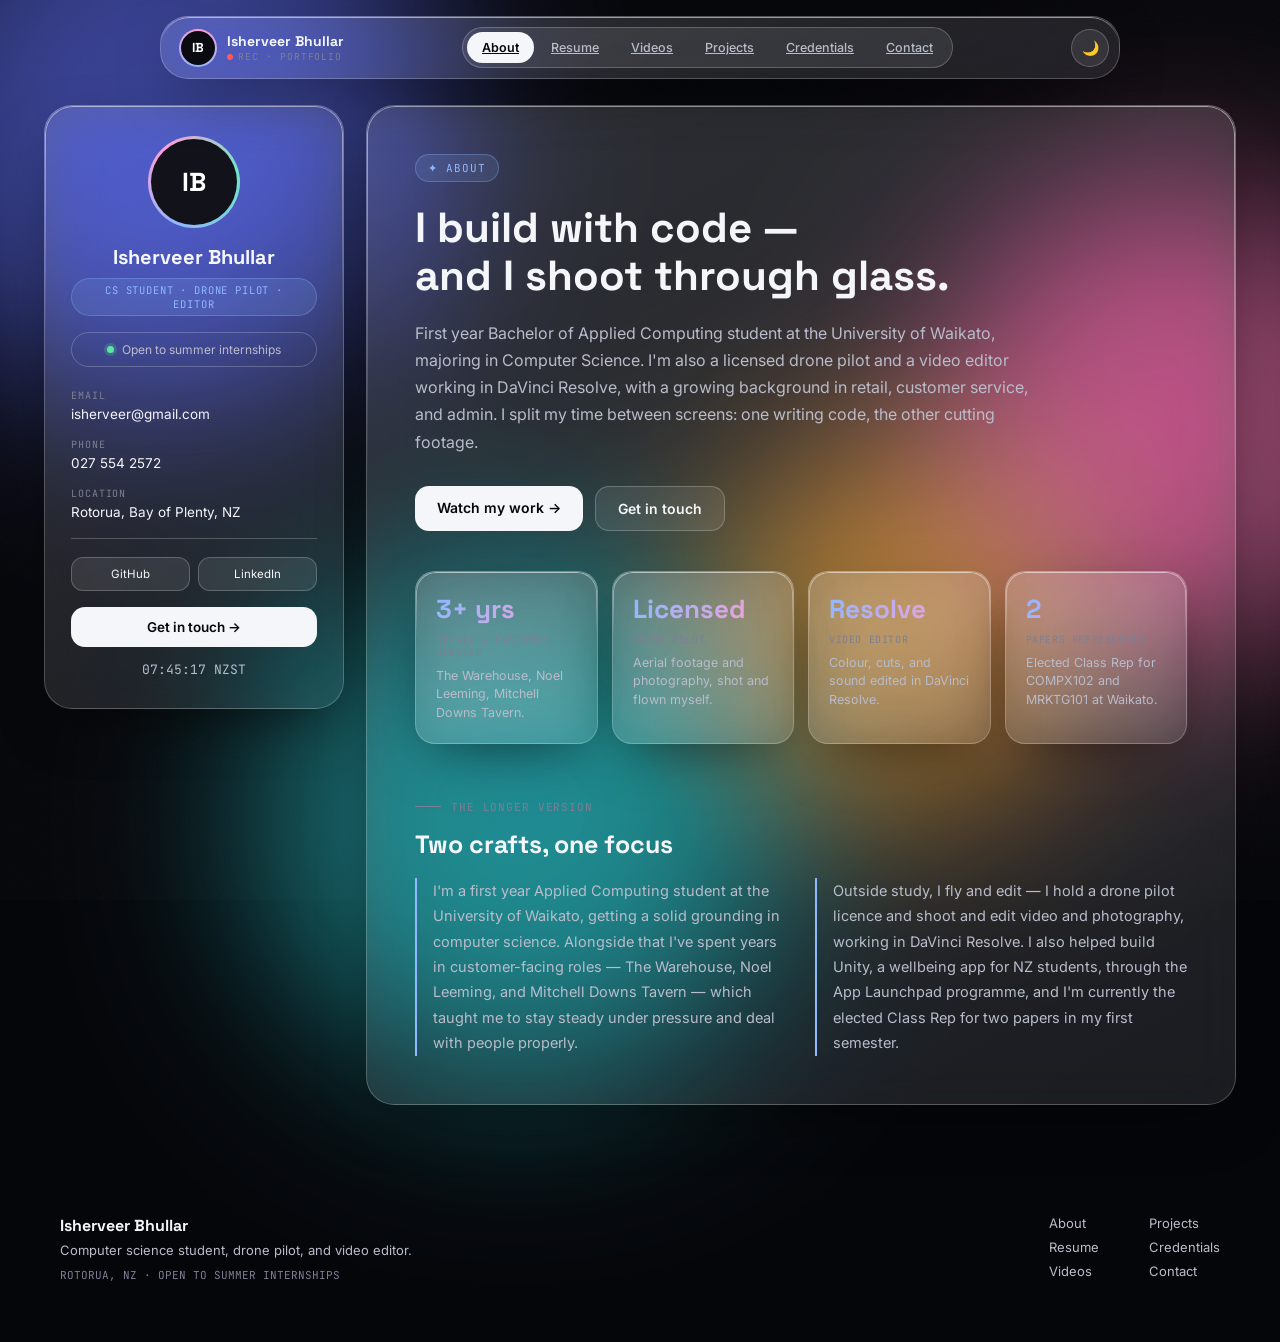
==== index.html @ f983dab1 "Initial commit: portfolio site" ====
<!DOCTYPE html>
<html lang="en">
<head>
<meta charset="UTF-8">
<meta name="viewport" content="width=device-width, initial-scale=1.0">
<title>Isherveer Bhullar — About</title>
<link rel="preconnect" href="https://fonts.googleapis.com">
<link rel="preconnect" href="https://fonts.gstatic.com" crossorigin>
<link href="https://fonts.googleapis.com/css2?family=Space+Grotesk:wght@500;600;700&family=Inter:wght@400;500;600&family=JetBrains+Mono:wght@400;500&display=swap" rel="stylesheet">
<link rel="stylesheet" href="style.css">
<script>try{if(localStorage.getItem('theme')==='light')document.documentElement.classList.add('light');}catch(e){}</script>
</head>
<body>

<div class="blob blob1"></div>
<div class="blob blob2"></div>
<div class="blob blob3"></div>
<div class="blob blob4"></div>
<div class="grain"></div>

<div class="topbar glass">
  <div class="brand">
    <div class="ring"><b>IB</b></div>
    <div>
      <div class="name">Isherveer Bhullar</div>
      <div class="rec"><span class="dot"></span>REC · PORTFOLIO</div>
    </div>
  </div>
  <div class="nav-pill" id="tabs">
    <a class="nav-btn active" href="index.html">About</a>
    <a class="nav-btn" href="resume.html">Resume</a>
    <a class="nav-btn" href="videos.html">Videos</a>
    <a class="nav-btn" href="projects.html">Projects</a>
    <a class="nav-btn" href="credentials.html">Credentials</a>
    <a class="nav-btn" href="contact.html">Contact</a>
  </div>
  <button class="icon-btn" id="themeToggle" onclick="toggleTheme()">🌙</button>
</div>

<div class="layout">
  <!-- SIDEBAR -->
  <aside class="sidebar glass">
    <div class="avatar-wrap"><div class="avatar"><img src="profile.jpg" alt="Isherveer Bhullar" onerror="this.style.display='none'; this.nextElementSibling.style.display='flex';"><b style="display:none;">IB</b></div></div>
    <h1>Isherveer Bhullar</h1>
    <span class="role-chip">CS STUDENT · DRONE PILOT · EDITOR</span>
    <div class="status"><span class="dot"></span> Open to summer internships</div>

    <div class="info"><div class="info-label">Email</div><div class="info-value">isherveer@gmail.com</div></div>
    <div class="info"><div class="info-label">Phone</div><div class="info-value">027 554 2572</div></div>
    <div class="info"><div class="info-label">Location</div><div class="info-value">Rotorua, Bay of Plenty, NZ</div></div>

    <hr class="sep">
    <div class="socials">
      <a class="social-btn" href="https://github.com/codemastervy" target="_blank" rel="noopener">GitHub</a>
      <a class="social-btn" href="https://www.linkedin.com/in/isherveer-bhullar-572016202/" target="_blank" rel="noopener">LinkedIn</a>
    </div>
    <a class="cta" href="mailto:isherveer@gmail.com">Get in touch →</a>
    <div class="clock" id="clock">--:--:--</div>
  </aside>

  <!-- MAIN -->
  <main>

    <section class="panel active" id="about">
      <div class="card glass">
        <span class="eyebrow">✦ ABOUT</span>
        <h2 class="headline">I build with code —<br>and I shoot through glass.</h2>
        <p class="lede">
          First year Bachelor of Applied Computing student at the University of Waikato, majoring in Computer Science.
          I'm also a licensed drone pilot and a video editor working in DaVinci Resolve, with a growing background in
          retail, customer service, and admin. I split my time between screens: one writing code, the other cutting footage.
        </p>
        <div class="btn-row">
          <a class="btn-p" href="videos.html">Watch my work →</a>
          <a class="btn-s" href="contact.html">Get in touch</a>
        </div>

        <div class="stat-grid">
          <div class="stat glass">
            <div class="num">3+ yrs</div>
            <div class="label">Retail & customer service</div>
            <div class="desc">The Warehouse, Noel Leeming, Mitchell Downs Tavern.</div>
          </div>
          <div class="stat glass">
            <div class="num">Licensed</div>
            <div class="label">Drone pilot</div>
            <div class="desc">Aerial footage and photography, shot and flown myself.</div>
          </div>
          <div class="stat glass">
            <div class="num">Resolve</div>
            <div class="label">Video editor</div>
            <div class="desc">Colour, cuts, and sound edited in DaVinci Resolve.</div>
          </div>
          <div class="stat glass">
            <div class="num">2</div>
            <div class="label">Papers represented</div>
            <div class="desc">Elected Class Rep for COMPX102 and MRKTG101 at Waikato.</div>
          </div>
        </div>

        <div class="section-tag"><span class="rule"></span> THE LONGER VERSION</div>
        <h3 class="sub">Two crafts, one focus</h3>
        <div class="two-col">
          <p>
            I'm a first year Applied Computing student at the University of Waikato, getting a solid grounding in
            computer science. Alongside that I've spent years in customer-facing roles — The Warehouse, Noel Leeming,
            and Mitchell Downs Tavern — which taught me to stay steady under pressure and deal with people properly.
          </p>
          <p>
            Outside study, I fly and edit — I hold a drone pilot licence and shoot and edit video and photography,
            working in DaVinci Resolve. I also helped build Unity, a wellbeing app for NZ students, through the App
            Launchpad programme, and I'm currently the elected Class Rep for two papers in my first semester.
          </p>
        </div>
      </div>
    </section>

  </main>
</div>

<footer>
  <div>
    <div class="fname">Isherveer Bhullar</div>
    <div>Computer science student, drone pilot, and video editor.</div>
    <div class="fnote">ROTORUA, NZ · OPEN TO SUMMER INTERNSHIPS</div>
  </div>
  <div style="display:flex; gap:50px; flex-wrap:wrap;">
    <div style="display:flex; flex-direction:column; gap:8px;">
      <a href="index.html">About</a>
      <a href="resume.html">Resume</a>
      <a href="videos.html">Videos</a>
    </div>
    <div style="display:flex; flex-direction:column; gap:8px;">
      <a href="projects.html">Projects</a>
      <a href="credentials.html">Credentials</a>
      <a href="contact.html">Contact</a>
    </div>
  </div>
</footer>

<script src="script.js"></script>
</body>
</html>
---- style.css ----
:root{
    --ink:#f5f6fa;
    --ink-dim:#b9bcca;
    --ink-faint:#7d8094;
    --accent:#8fb8ff;
    --accent2:#ff9ed4;
    --glass-fill:rgba(255,255,255,0.09);
    --glass-fill-strong:rgba(255,255,255,0.16);
    --glass-border:rgba(255,255,255,0.22);
    --shadow:0 20px 60px -20px rgba(0,0,0,0.6);
    --green:#5be6a3;
  }
  html.light{
    --ink:#12131a;
    --ink-dim:#3f4152;
    --ink-faint:#6b6d80;
    --glass-fill:rgba(255,255,255,0.42);
    --glass-fill-strong:rgba(255,255,255,0.62);
    --glass-border:rgba(255,255,255,0.7);
    --shadow:0 20px 60px -20px rgba(30,30,60,0.25);
  }
  *{box-sizing:border-box; margin:0; padding:0;}
  html,body{height:100%;}
  body{
    font-family:'Inter',sans-serif; color:var(--ink);
    background:#05060a; overflow-x:hidden; position:relative; min-height:100vh;
  }
  html.light body{background:#dbe4f5;}
  .display{font-family:'Space Grotesk',sans-serif;}
  .mono{font-family:'JetBrains Mono',monospace;}

  /* animated gradient backdrop */
  .blob{position:fixed; border-radius:50%; filter:blur(90px); z-index:0; opacity:.55; mix-blend-mode:screen;}
  html.light .blob{opacity:.35; mix-blend-mode:normal;}
  .blob1{width:560px; height:560px; background:#5b6bff; top:-160px; left:-120px; animation:float1 22s ease-in-out infinite;}
  .blob2{width:480px; height:480px; background:#ff6fb0; top:20%; right:-140px; animation:float2 26s ease-in-out infinite;}
  .blob3{width:520px; height:520px; background:#20c4c8; bottom:-180px; left:20%; animation:float3 30s ease-in-out infinite;}
  .blob4{width:380px; height:380px; background:#ffb648; bottom:10%; right:15%; animation:float1 18s ease-in-out infinite reverse;}
  @keyframes float1{0%,100%{transform:translate(0,0) scale(1);} 50%{transform:translate(60px,40px) scale(1.08);}}
  @keyframes float2{0%,100%{transform:translate(0,0) scale(1);} 50%{transform:translate(-50px,60px) scale(0.95);}}
  @keyframes float3{0%,100%{transform:translate(0,0) scale(1);} 50%{transform:translate(40px,-50px) scale(1.05);}}

  .grain{position:fixed; inset:0; z-index:1; pointer-events:none; opacity:.035;
    background-image:url("data:image/svg+xml,%3Csvg xmlns='http://www.w3.org/2000/svg' width='120' height='120'%3E%3Cfilter id='n'%3E%3CfeTurbulence type='fractalNoise' baseFrequency='0.9' numOctaves='2' stitchTiles='stitch'/%3E%3C/filter%3E%3Crect width='100%25' height='100%25' filter='url(%23n)'/%3E%3C/svg%3E");}

  /* glass base */
  .glass{
    position:relative; background:linear-gradient(150deg, var(--glass-fill-strong), var(--glass-fill));
    backdrop-filter:blur(26px) saturate(160%); -webkit-backdrop-filter:blur(26px) saturate(160%);
    border:1px solid var(--glass-border); border-radius:28px; box-shadow:var(--shadow);
  }
  .glass::before{
    content:""; position:absolute; inset:0; border-radius:inherit; pointer-events:none;
    background:linear-gradient(180deg, rgba(255,255,255,0.55), rgba(255,255,255,0) 38%);
    -webkit-mask:linear-gradient(#000,#000) content-box, linear-gradient(#000,#000);
    padding:1px; -webkit-mask-composite:xor; mask-composite:exclude;
  }

  /* topbar */
  .topbar{
    position:sticky; top:16px; z-index:50; margin:16px auto 0; max-width:960px;
    display:flex; align-items:center; justify-content:space-between; gap:14px;
    padding:10px 10px 10px 18px; flex-wrap:wrap;
  }
  .brand{display:flex; align-items:center; gap:10px;}
  .brand .ring{
    width:38px; height:38px; border-radius:50%; display:flex; align-items:center; justify-content:center;
    background:conic-gradient(from 180deg, var(--accent), var(--accent2), var(--accent));
    padding:2px;
  }
  .brand .ring b{width:100%; height:100%; border-radius:50%; background:#0a0b10; color:#fff; display:flex; align-items:center; justify-content:center; font-family:'Space Grotesk',sans-serif; font-size:13px; font-weight:700;}
  .brand .name{font-family:'Space Grotesk',sans-serif; font-weight:700; font-size:14px;}
  .rec{display:flex; align-items:center; gap:5px; font-family:'JetBrains Mono',monospace; font-size:9.5px; letter-spacing:.1em; color:var(--ink-faint);}
  .rec .dot{width:6px; height:6px; border-radius:50%; background:#ff5a5a; animation:pulse 1.6s ease-in-out infinite;}
  @keyframes pulse{0%,100%{opacity:1;} 50%{opacity:.25;}}

  .nav-pill{display:flex; gap:2px; background:var(--glass-fill); border:1px solid var(--glass-border); border-radius:999px; padding:4px;}
  .nav-btn{border:none; background:transparent; color:var(--ink-dim); padding:8px 15px; border-radius:999px; font-size:12.5px; font-weight:500; cursor:pointer; font-family:'Inter',sans-serif; white-space:nowrap;}
  .nav-btn.active{background:var(--ink); color:#05060a; font-weight:600;}
  html.light .nav-btn.active{background:#12131a; color:#fff;}
  .nav-btn:not(.active):hover{color:var(--ink);}

  .icon-btn{width:38px; height:38px; border-radius:50%; border:1px solid var(--glass-border); background:var(--glass-fill); color:var(--ink); display:flex; align-items:center; justify-content:center; cursor:pointer; font-size:14px;}

  /* layout */
  .layout{position:relative; z-index:5; display:grid; grid-template-columns:300px 1fr; gap:22px; max-width:1240px; margin:0 auto; padding:26px 24px 80px; align-items:start;}
  @media (max-width:900px){ .layout{grid-template-columns:1fr;} }

  .sidebar{position:sticky; top:96px; padding:30px 26px;}
  .avatar-wrap{display:flex; justify-content:center; margin-bottom:16px;}
  .avatar{
    width:92px; height:92px; border-radius:50%; padding:3px;
    background:conic-gradient(from 200deg, var(--accent), var(--accent2), #6ee7c8, var(--accent));
  }
  .avatar b{width:100%; height:100%; border-radius:50%; background:#11121a; display:flex; align-items:center; justify-content:center; font-family:'Space Grotesk',sans-serif; font-weight:700; font-size:26px; color:#fff;}
  .avatar img{width:100%; height:100%; border-radius:50%; object-fit:cover; display:block;}
  .sidebar h1{text-align:center; font-family:'Space Grotesk',sans-serif; font-size:20px; font-weight:700;}
  .role-chip{display:block; text-align:center; width:fit-content; margin:8px auto 16px; font-family:'JetBrains Mono',monospace; font-size:10.5px; letter-spacing:.08em; color:var(--accent); background:rgba(143,184,255,0.14); border:1px solid rgba(143,184,255,0.3); padding:4px 10px; border-radius:999px;}
  .status{display:flex; align-items:center; justify-content:center; gap:8px; font-size:12px; color:var(--ink-dim); border:1px solid var(--glass-border); border-radius:999px; padding:9px; margin-bottom:22px;}
  .status .dot{width:7px;height:7px;border-radius:50%; background:var(--green); box-shadow:0 0 0 3px rgba(91,230,163,0.2);}

  .info{margin-bottom:16px;}
  .info-label{font-family:'JetBrains Mono',monospace; font-size:10px; letter-spacing:.09em; text-transform:uppercase; color:var(--ink-faint); margin-bottom:4px;}
  .info-value{font-size:13.5px;}
  hr.sep{border:none; border-top:1px solid var(--glass-border); margin:18px 0;}

  .socials{display:flex; gap:8px; margin-bottom:16px;}
  .social-btn{flex:1; text-align:center; padding:9px 0; border-radius:12px; border:1px solid var(--glass-border); background:var(--glass-fill); color:var(--ink); font-size:11.5px; text-decoration:none;}
  .social-btn:hover{background:var(--glass-fill-strong);}
  .cta{display:block; text-align:center; padding:12px; border-radius:14px; background:var(--ink); color:#05060a; font-weight:600; font-size:13.5px; text-decoration:none;}
  html.light .cta{background:#12131a; color:#fff;}
  .clock{text-align:center; font-family:'JetBrains Mono',monospace; font-size:13px; color:var(--ink-dim); margin-top:14px;}

  /* main */
  .panel{display:none;}
  .panel.active{display:block; animation:rise .35s ease;}
  @keyframes rise{from{opacity:0; transform:translateY(10px);} to{opacity:1; transform:translateY(0);}}
  .card{padding:48px;}
  @media (max-width:600px){ .card{padding:26px;} }
  .eyebrow{display:inline-flex; align-items:center; gap:7px; font-family:'JetBrains Mono',monospace; font-size:11px; letter-spacing:.09em; color:var(--accent); background:rgba(143,184,255,0.13); border:1px solid rgba(143,184,255,0.3); padding:6px 12px; border-radius:999px; margin-bottom:22px;}
  h2.headline{font-family:'Space Grotesk',sans-serif; font-size:42px; line-height:1.14; font-weight:700; margin-bottom:20px;}
  @media (max-width:600px){ h2.headline{font-size:29px;} }
  .lede{font-size:16px; line-height:1.7; color:var(--ink-dim); max-width:620px; margin-bottom:30px;}
  .btn-row{display:flex; gap:12px; flex-wrap:wrap; margin-bottom:40px;}
  .btn-p{background:var(--ink); color:#05060a; padding:13px 22px; border-radius:14px; font-weight:600; font-size:14px; text-decoration:none;}
  html.light .btn-p{background:#12131a; color:#fff;}
  .btn-s{border:1px solid var(--glass-border); background:var(--glass-fill); color:var(--ink); padding:13px 22px; border-radius:14px; font-weight:600; font-size:14px; text-decoration:none;}

  .stat-grid{display:grid; grid-template-columns:repeat(4,1fr); gap:14px; margin-bottom:10px;}
  @media (max-width:800px){ .stat-grid{grid-template-columns:repeat(2,1fr);} }
  .stat{padding:20px; border-radius:20px;}
  .stat .num{font-family:'Space Grotesk',sans-serif; font-size:26px; font-weight:700; background:linear-gradient(120deg,var(--accent),var(--accent2)); -webkit-background-clip:text; background-clip:text; color:transparent;}
  .stat .label{font-family:'JetBrains Mono',monospace; font-size:10px; letter-spacing:.06em; text-transform:uppercase; color:var(--ink-faint); margin:7px 0 8px;}
  .stat .desc{font-size:12.5px; color:var(--ink-dim); line-height:1.5;}

  .section-tag{display:flex; align-items:center; gap:10px; font-family:'JetBrains Mono',monospace; font-size:11px; letter-spacing:.08em; text-transform:uppercase; color:var(--ink-faint); margin:56px 0 14px;}
  .section-tag .rule{width:26px; height:1px; background:var(--ink-faint);}
  h3.sub{font-family:'Space Grotesk',sans-serif; font-size:25px; font-weight:700; margin-bottom:18px;}
  .two-col{display:grid; grid-template-columns:1fr 1fr; gap:28px;}
  @media (max-width:700px){ .two-col{grid-template-columns:1fr;} }
  .two-col p{font-size:14.5px; line-height:1.75; color:var(--ink-dim); border-left:2px solid var(--accent); padding-left:16px;}

  /* timeline */
  .t-item{border-bottom:1px solid var(--glass-border); padding:18px 0;}
  .t-item:last-child{border-bottom:none;}
  .t-top{display:flex; justify-content:space-between; gap:12px; flex-wrap:wrap; margin-bottom:6px;}
  .t-role{font-weight:600; font-size:15.5px;}
  .t-org{color:var(--ink-dim); font-size:13px; margin-top:2px;}
  .t-date{font-family:'JetBrains Mono',monospace; font-size:11px; color:var(--accent); background:rgba(143,184,255,0.13); padding:4px 10px; border-radius:999px; white-space:nowrap; height:fit-content;}
  .t-desc{font-size:13.5px; color:var(--ink-dim); line-height:1.6; margin-top:4px;}
  .chip-row{display:flex; gap:8px; flex-wrap:wrap; margin-top:10px;}
  .chip{font-family:'JetBrains Mono',monospace; font-size:11px; padding:4px 10px; border-radius:999px; border:1px solid var(--glass-border); color:var(--ink-dim);}

  .check-list{display:flex; flex-direction:column; gap:14px;}
  .check-item{display:flex; justify-content:space-between; gap:14px; padding-bottom:14px; border-bottom:1px solid var(--glass-border);}
  .check-item:last-child{border:none; padding-bottom:0;}
  .check-left{display:flex; gap:10px;}
  .check-mark{color:var(--green); font-size:15px;}
  .check-title{font-weight:600; font-size:14.5px;}
  .check-sub{font-size:12.5px; color:var(--ink-dim); margin-top:2px;}
  .check-years{font-family:'JetBrains Mono',monospace; font-size:12px; color:var(--ink-faint); white-space:nowrap;}

  .tag-cloud{display:flex; flex-wrap:wrap; gap:10px;}
  .tag-cloud span{font-family:'JetBrains Mono',monospace; font-size:12.5px; padding:8px 14px; border-radius:12px; background:var(--glass-fill); border:1px solid var(--glass-border); color:var(--ink-dim);}

  .lang-row{margin-bottom:16px;}
  .lang-top{display:flex; justify-content:space-between; font-size:13.5px; margin-bottom:6px;}
  .bar-track{height:5px; border-radius:99px; background:var(--glass-fill);}
  .bar-fill{height:100%; background:linear-gradient(90deg,var(--accent),var(--accent2)); border-radius:99px;}

  .grid-2{display:grid; grid-template-columns:1fr 1fr; gap:20px;}
  @media (max-width:700px){ .grid-2{grid-template-columns:1fr;} }
  .box{background:var(--glass-fill); border:1px solid var(--glass-border); border-radius:18px; padding:24px;}
  .box h4{font-size:16px; font-weight:700; margin-bottom:14px;}

  /* video showcase */
  .video-grid{display:grid; grid-template-columns:repeat(2,1fr); gap:18px;}
  @media (max-width:700px){ .video-grid{grid-template-columns:1fr;} }
  .v-card{border-radius:18px; overflow:hidden; border:1px solid var(--glass-border); background:var(--glass-fill);}
  .v-embed{position:relative; width:100%; aspect-ratio:16/9; background:#000;}
  .v-embed iframe{position:absolute; inset:0; width:100%; height:100%; border:0;}
  .v-body{padding:14px 16px 16px;}
  .v-title{font-weight:600; font-size:13.5px; margin-bottom:4px;}
  .v-tool{font-family:'JetBrains Mono',monospace; font-size:10.5px; color:var(--ink-faint);}

  /* projects */
  .filter-row{display:flex; gap:8px; flex-wrap:wrap; margin-bottom:30px;}
  .filter-btn{border:1px solid var(--glass-border); background:var(--glass-fill); color:var(--ink-dim); padding:7px 14px; border-radius:999px; font-size:12.5px; cursor:pointer; font-family:'Inter',sans-serif;}
  .filter-btn.active{background:var(--ink); color:#05060a; font-weight:600;}
  html.light .filter-btn.active{background:#12131a; color:#fff;}
  .project-grid{display:grid; grid-template-columns:1fr 1fr; gap:20px;}
  @media (max-width:700px){ .project-grid{grid-template-columns:1fr;} }
  .project-card{background:var(--glass-fill); border:1px solid var(--glass-border); border-radius:18px; padding:24px;}
  .project-thumb{height:100px; border-radius:12px; margin-bottom:18px; background:linear-gradient(135deg, rgba(143,184,255,0.4), rgba(255,158,212,0.3)); border:1px solid var(--glass-border);}
  .badge-row{display:flex; gap:8px; margin-bottom:14px;}
  .badge{font-family:'JetBrains Mono',monospace; font-size:10px; letter-spacing:.05em; text-transform:uppercase; padding:4px 9px; border-radius:999px;}
  .b-active{background:rgba(91,230,163,0.15); color:var(--green); border:1px solid rgba(91,230,163,0.3);}
  .b-cat{background:rgba(143,184,255,0.15); color:var(--accent); border:1px solid rgba(143,184,255,0.3);}
  .b-pending{background:var(--glass-fill); color:var(--ink-faint); border:1px solid var(--glass-border);}
  .project-card h4{font-size:16.5px; font-weight:700; margin-bottom:4px;}
  .project-date{font-family:'JetBrains Mono',monospace; font-size:11px; color:var(--ink-faint); margin-bottom:12px;}
  .project-card p{font-size:13.5px; color:var(--ink-dim); line-height:1.6; margin-bottom:14px;}
  .repo-link{font-family:'JetBrains Mono',monospace; font-size:12px; color:var(--accent); text-decoration:none;}
  .repo-link:hover{text-decoration:underline;}

  /* credentials */
  .cred-item{display:flex; justify-content:space-between; gap:14px; padding:18px 0; border-bottom:1px solid var(--glass-border);}
  .cred-item:last-child{border:none;}
  .cred-title{font-weight:600; font-size:15px;}
  .cred-org{font-size:12.5px; color:var(--ink-dim); margin-top:2px;}
  .cred-date{font-family:'JetBrains Mono',monospace; font-size:11px; color:var(--ink-faint); white-space:nowrap;}

  /* contact */
  .contact-cards{display:grid; grid-template-columns:1fr 1fr; gap:14px;}
  @media (max-width:600px){ .contact-cards{grid-template-columns:1fr;} }
  .contact-card{background:var(--glass-fill); border:1px solid var(--glass-border); border-radius:16px; padding:18px;}
  .contact-card .main{font-weight:600; font-size:14.5px;}
  .contact-card .sub{font-size:12px; color:var(--ink-faint); margin-top:3px;}

  footer{position:relative; z-index:5; max-width:1240px; margin:0 auto; padding:30px 40px 60px; display:flex; justify-content:space-between; flex-wrap:wrap; gap:20px; color:var(--ink-dim); font-size:13px;}
  footer .fname{color:var(--ink); font-weight:700; font-size:16px; margin-bottom:6px; font-family:'Space Grotesk',sans-serif;}
  footer .fnote{font-family:'JetBrains Mono',monospace; font-size:11px; color:var(--ink-faint); margin-top:10px;}
  footer a{color:var(--ink-dim); text-decoration:none;}
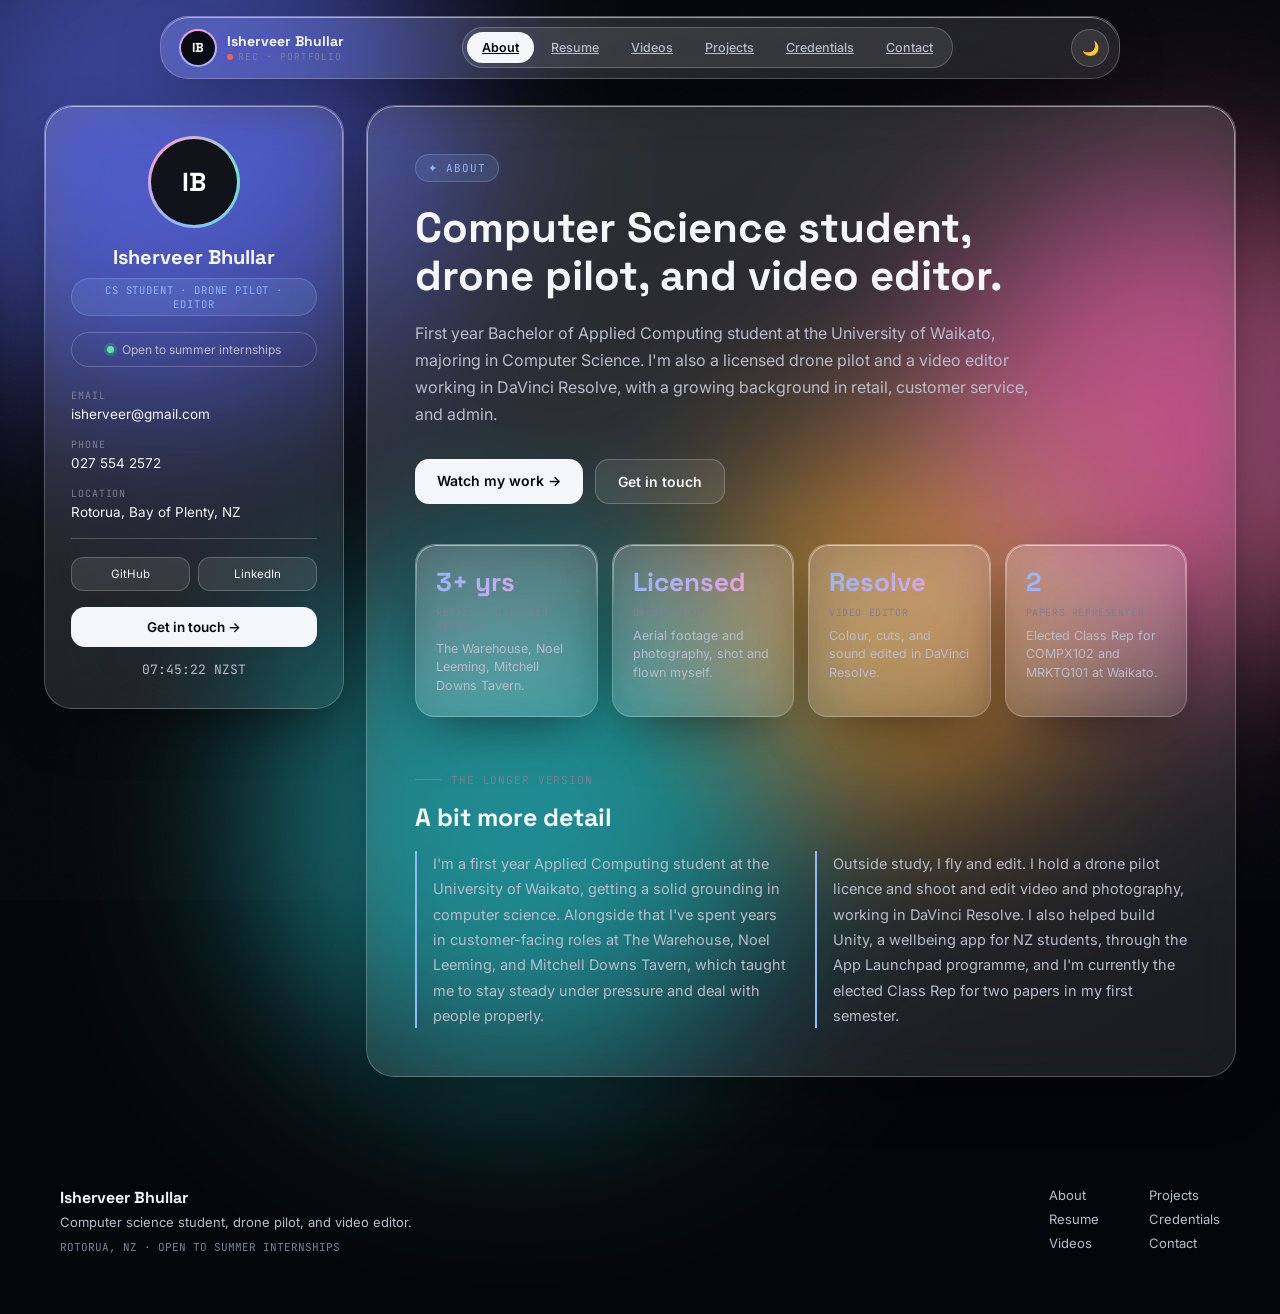
==== commit 6d726257: "Restore project cards, drop card badges, rewrite copy without dashes" ====
--- a/index.html
+++ b/index.html
@@ -3,7 +3,7 @@
 <head>
 <meta charset="UTF-8">
 <meta name="viewport" content="width=device-width, initial-scale=1.0">
-<title>Isherveer Bhullar — About</title>
+<title>Isherveer Bhullar | About</title>
 <link rel="preconnect" href="https://fonts.googleapis.com">
 <link rel="preconnect" href="https://fonts.gstatic.com" crossorigin>
 <link href="https://fonts.googleapis.com/css2?family=Space+Grotesk:wght@500;600;700&family=Inter:wght@400;500;600&family=JetBrains+Mono:wght@400;500&display=swap" rel="stylesheet">
@@ -64,11 +64,11 @@
     <section class="panel active" id="about">
       <div class="card glass">
         <span class="eyebrow">✦ ABOUT</span>
-        <h2 class="headline">I build with code —<br>and I shoot through glass.</h2>
+        <h2 class="headline">Computer Science student,<br>drone pilot, and video editor.</h2>
         <p class="lede">
           First year Bachelor of Applied Computing student at the University of Waikato, majoring in Computer Science.
           I'm also a licensed drone pilot and a video editor working in DaVinci Resolve, with a growing background in
-          retail, customer service, and admin. I split my time between screens: one writing code, the other cutting footage.
+          retail, customer service, and admin.
         </p>
         <div class="btn-row">
           <a class="btn-p" href="videos.html">Watch my work →</a>
@@ -99,15 +99,15 @@
         </div>
 
         <div class="section-tag"><span class="rule"></span> THE LONGER VERSION</div>
-        <h3 class="sub">Two crafts, one focus</h3>
+        <h3 class="sub">A bit more detail</h3>
         <div class="two-col">
           <p>
             I'm a first year Applied Computing student at the University of Waikato, getting a solid grounding in
-            computer science. Alongside that I've spent years in customer-facing roles — The Warehouse, Noel Leeming,
-            and Mitchell Downs Tavern — which taught me to stay steady under pressure and deal with people properly.
+            computer science. Alongside that I've spent years in customer-facing roles at The Warehouse, Noel Leeming,
+            and Mitchell Downs Tavern, which taught me to stay steady under pressure and deal with people properly.
           </p>
           <p>
-            Outside study, I fly and edit — I hold a drone pilot licence and shoot and edit video and photography,
+            Outside study, I fly and edit. I hold a drone pilot licence and shoot and edit video and photography,
             working in DaVinci Resolve. I also helped build Unity, a wellbeing app for NZ students, through the App
             Launchpad programme, and I'm currently the elected Class Rep for two papers in my first semester.
           </p>
--- a/style.css
+++ b/style.css
@@ -192,11 +192,6 @@
   @media (max-width:700px){ .project-grid{grid-template-columns:1fr;} }
   .project-card{background:var(--glass-fill); border:1px solid var(--glass-border); border-radius:18px; padding:24px;}
   .project-thumb{height:100px; border-radius:12px; margin-bottom:18px; background:linear-gradient(135deg, rgba(143,184,255,0.4), rgba(255,158,212,0.3)); border:1px solid var(--glass-border);}
-  .badge-row{display:flex; gap:8px; margin-bottom:14px;}
-  .badge{font-family:'JetBrains Mono',monospace; font-size:10px; letter-spacing:.05em; text-transform:uppercase; padding:4px 9px; border-radius:999px;}
-  .b-active{background:rgba(91,230,163,0.15); color:var(--green); border:1px solid rgba(91,230,163,0.3);}
-  .b-cat{background:rgba(143,184,255,0.15); color:var(--accent); border:1px solid rgba(143,184,255,0.3);}
-  .b-pending{background:var(--glass-fill); color:var(--ink-faint); border:1px solid var(--glass-border);}
   .project-card h4{font-size:16.5px; font-weight:700; margin-bottom:4px;}
   .project-date{font-family:'JetBrains Mono',monospace; font-size:11px; color:var(--ink-faint); margin-bottom:12px;}
   .project-card p{font-size:13.5px; color:var(--ink-dim); line-height:1.6; margin-bottom:14px;}
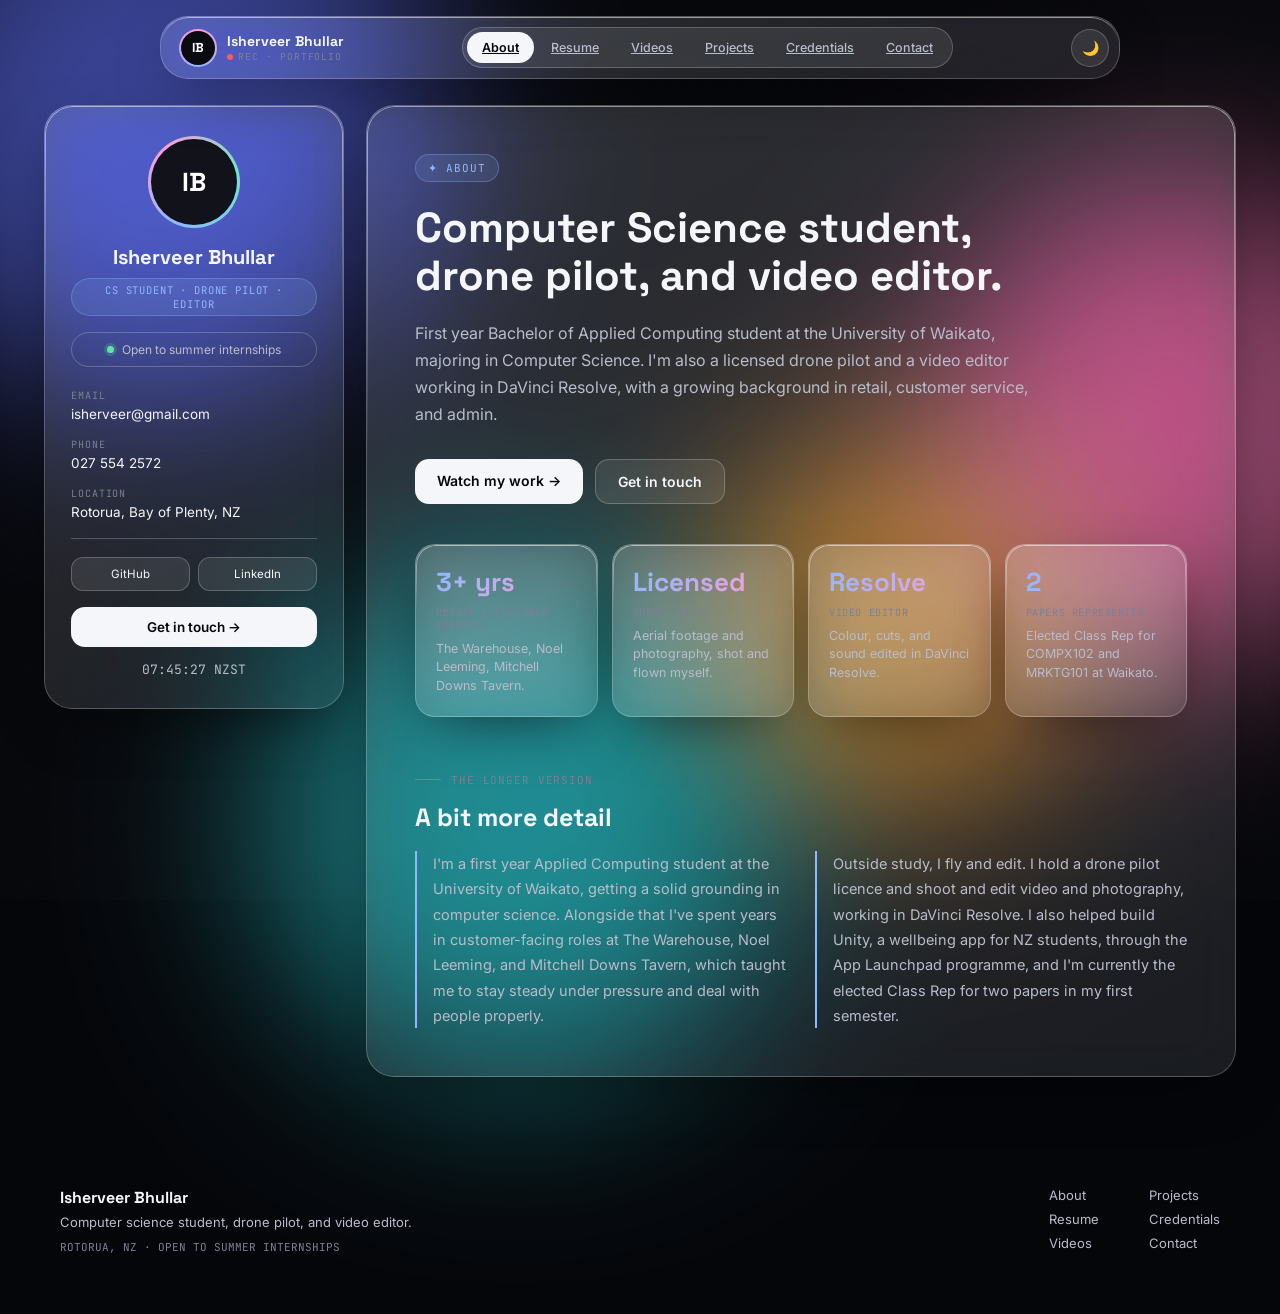
==== commit 49cc1ed7: "Add min-width:0 to nav-pill (fixes flex overflow) and cache-bust CSS/JS" ====
--- a/index.html
+++ b/index.html
@@ -7,7 +7,7 @@
 <link rel="preconnect" href="https://fonts.googleapis.com">
 <link rel="preconnect" href="https://fonts.gstatic.com" crossorigin>
 <link href="https://fonts.googleapis.com/css2?family=Space+Grotesk:wght@500;600;700&family=Inter:wght@400;500;600&family=JetBrains+Mono:wght@400;500&display=swap" rel="stylesheet">
-<link rel="stylesheet" href="style.css">
+<link rel="stylesheet" href="style.css?v=2">
 <script>try{if(localStorage.getItem('theme')==='light')document.documentElement.classList.add('light');}catch(e){}</script>
 </head>
 <body>
@@ -138,6 +138,6 @@
   </div>
 </footer>
 
-<script src="script.js"></script>
+<script src="script.js?v=2"></script>
 </body>
 </html>
--- a/style.css
+++ b/style.css
@@ -74,17 +74,25 @@
   .rec .dot{width:6px; height:6px; border-radius:50%; background:#ff5a5a; animation:pulse 1.6s ease-in-out infinite;}
   @keyframes pulse{0%,100%{opacity:1;} 50%{opacity:.25;}}
 
-  .nav-pill{display:flex; gap:2px; background:var(--glass-fill); border:1px solid var(--glass-border); border-radius:999px; padding:4px;}
-  .nav-btn{border:none; background:transparent; color:var(--ink-dim); padding:8px 15px; border-radius:999px; font-size:12.5px; font-weight:500; cursor:pointer; font-family:'Inter',sans-serif; white-space:nowrap;}
+  .nav-pill{display:flex; gap:2px; background:var(--glass-fill); border:1px solid var(--glass-border); border-radius:999px; padding:4px; min-width:0; max-width:100%; overflow-x:auto; -webkit-overflow-scrolling:touch; scrollbar-width:none;}
+  .nav-pill::-webkit-scrollbar{display:none;}
+  .nav-btn{border:none; background:transparent; color:var(--ink-dim); padding:8px 15px; border-radius:999px; font-size:12.5px; font-weight:500; cursor:pointer; font-family:'Inter',sans-serif; white-space:nowrap; flex:0 0 auto;}
   .nav-btn.active{background:var(--ink); color:#05060a; font-weight:600;}
   html.light .nav-btn.active{background:#12131a; color:#fff;}
   .nav-btn:not(.active):hover{color:var(--ink);}
 
-  .icon-btn{width:38px; height:38px; border-radius:50%; border:1px solid var(--glass-border); background:var(--glass-fill); color:var(--ink); display:flex; align-items:center; justify-content:center; cursor:pointer; font-size:14px;}
+  .icon-btn{width:38px; height:38px; border-radius:50%; border:1px solid var(--glass-border); background:var(--glass-fill); color:var(--ink); display:flex; align-items:center; justify-content:center; cursor:pointer; font-size:14px; flex:0 0 auto;}
+
+  @media (max-width:640px){
+    .topbar{padding:8px 8px 8px 14px; gap:8px; margin:12px 10px 0; max-width:calc(100% - 20px);}
+    .rec{display:none;}
+    .nav-btn{padding:7px 11px; font-size:11.5px;}
+    .brand .name{font-size:13px;}
+  }
 
   /* layout */
   .layout{position:relative; z-index:5; display:grid; grid-template-columns:300px 1fr; gap:22px; max-width:1240px; margin:0 auto; padding:26px 24px 80px; align-items:start;}
-  @media (max-width:900px){ .layout{grid-template-columns:1fr;} }
+  @media (max-width:900px){ .layout{grid-template-columns:1fr; padding:20px 16px 60px;} }
 
   .sidebar{position:sticky; top:96px; padding:30px 26px;}
   .avatar-wrap{display:flex; justify-content:center; margin-bottom:16px;}
@@ -128,6 +136,7 @@
 
   .stat-grid{display:grid; grid-template-columns:repeat(4,1fr); gap:14px; margin-bottom:10px;}
   @media (max-width:800px){ .stat-grid{grid-template-columns:repeat(2,1fr);} }
+  @media (max-width:460px){ .stat-grid{grid-template-columns:1fr;} }
   .stat{padding:20px; border-radius:20px;}
   .stat .num{font-family:'Space Grotesk',sans-serif; font-size:26px; font-weight:700; background:linear-gradient(120deg,var(--accent),var(--accent2)); -webkit-background-clip:text; background-clip:text; color:transparent;}
   .stat .label{font-family:'JetBrains Mono',monospace; font-size:10px; letter-spacing:.06em; text-transform:uppercase; color:var(--ink-faint); margin:7px 0 8px;}
@@ -152,7 +161,7 @@
   .chip{font-family:'JetBrains Mono',monospace; font-size:11px; padding:4px 10px; border-radius:999px; border:1px solid var(--glass-border); color:var(--ink-dim);}
 
   .check-list{display:flex; flex-direction:column; gap:14px;}
-  .check-item{display:flex; justify-content:space-between; gap:14px; padding-bottom:14px; border-bottom:1px solid var(--glass-border);}
+  .check-item{display:flex; justify-content:space-between; flex-wrap:wrap; gap:6px 14px; padding-bottom:14px; border-bottom:1px solid var(--glass-border);}
   .check-item:last-child{border:none; padding-bottom:0;}
   .check-left{display:flex; gap:10px;}
   .check-mark{color:var(--green); font-size:15px;}
@@ -199,7 +208,7 @@
   .repo-link:hover{text-decoration:underline;}
 
   /* credentials */
-  .cred-item{display:flex; justify-content:space-between; gap:14px; padding:18px 0; border-bottom:1px solid var(--glass-border);}
+  .cred-item{display:flex; justify-content:space-between; flex-wrap:wrap; gap:8px 14px; padding:18px 0; border-bottom:1px solid var(--glass-border);}
   .cred-item:last-child{border:none;}
   .cred-title{font-weight:600; font-size:15px;}
   .cred-org{font-size:12.5px; color:var(--ink-dim); margin-top:2px;}
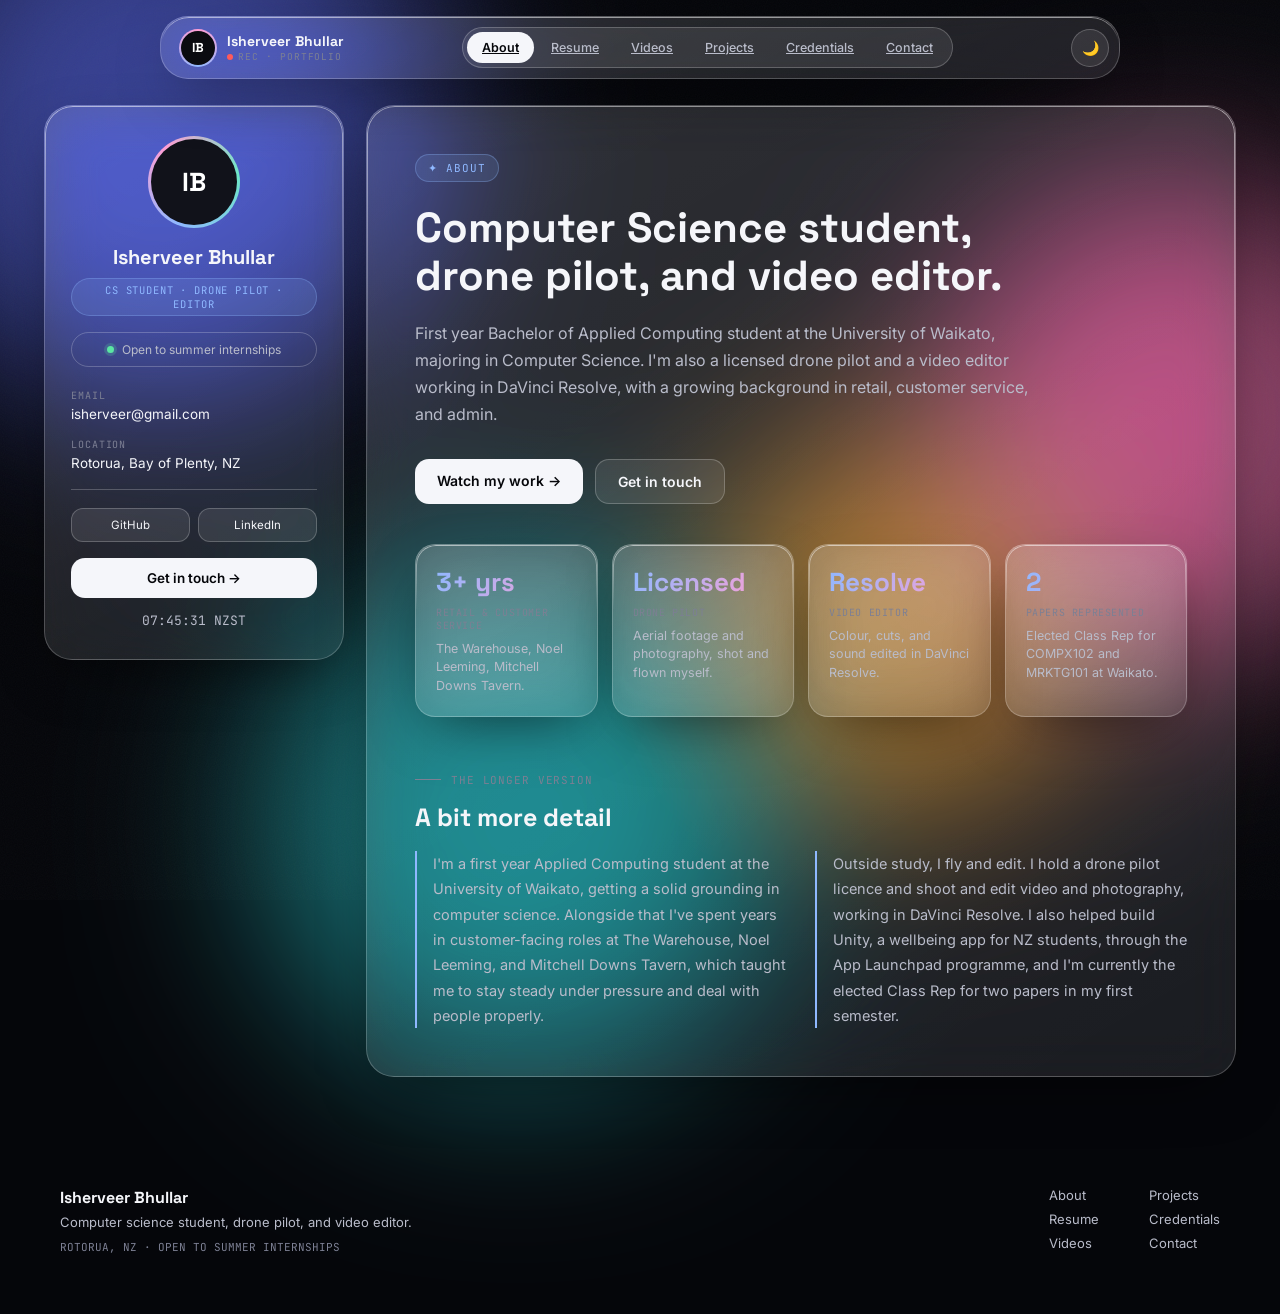
==== commit 3d7f5b74: "Remove phone number from sidebar and contact page" ====
--- a/index.html
+++ b/index.html
@@ -46,7 +46,6 @@
     <div class="status"><span class="dot"></span> Open to summer internships</div>
 
     <div class="info"><div class="info-label">Email</div><div class="info-value">isherveer@gmail.com</div></div>
-    <div class="info"><div class="info-label">Phone</div><div class="info-value">027 554 2572</div></div>
     <div class="info"><div class="info-label">Location</div><div class="info-value">Rotorua, Bay of Plenty, NZ</div></div>
 
     <hr class="sep">
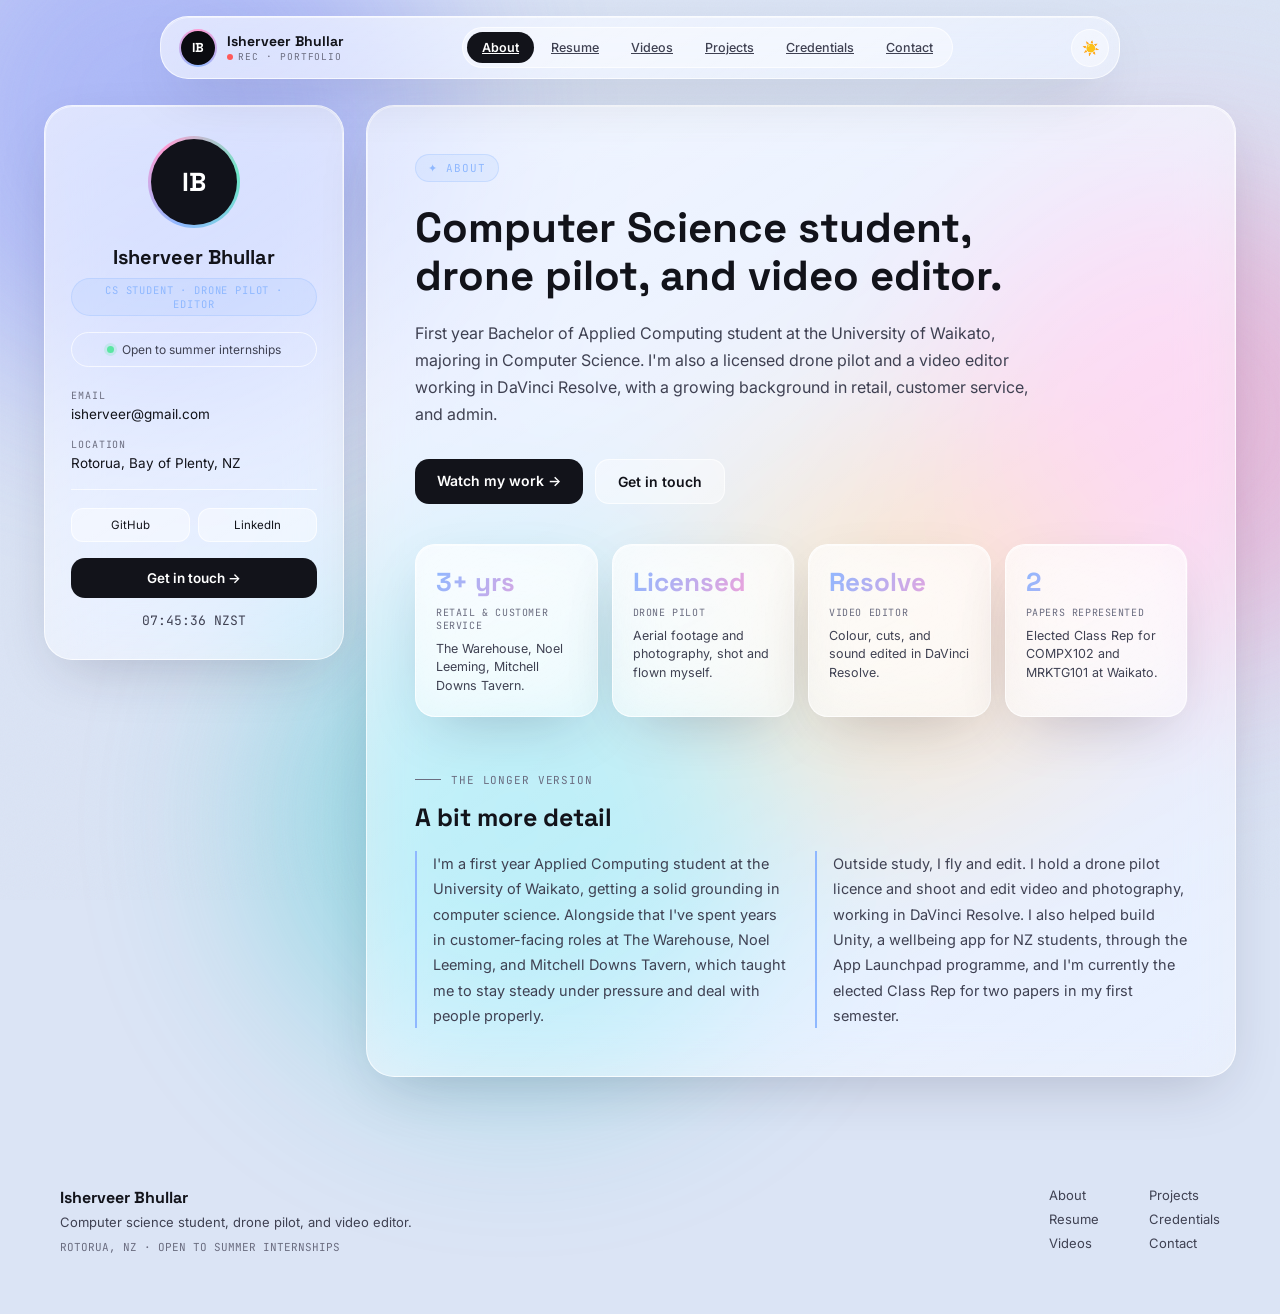
==== commit 4d110b50: "Default to light mode on first visit, remember explicit dark choice" ====
--- a/index.html
+++ b/index.html
@@ -8,7 +8,7 @@
 <link rel="preconnect" href="https://fonts.gstatic.com" crossorigin>
 <link href="https://fonts.googleapis.com/css2?family=Space+Grotesk:wght@500;600;700&family=Inter:wght@400;500;600&family=JetBrains+Mono:wght@400;500&display=swap" rel="stylesheet">
 <link rel="stylesheet" href="style.css?v=2">
-<script>try{if(localStorage.getItem('theme')==='light')document.documentElement.classList.add('light');}catch(e){}</script>
+<script>try{if(localStorage.getItem('theme')!=='dark')document.documentElement.classList.add('light');}catch(e){}</script>
 </head>
 <body>
 
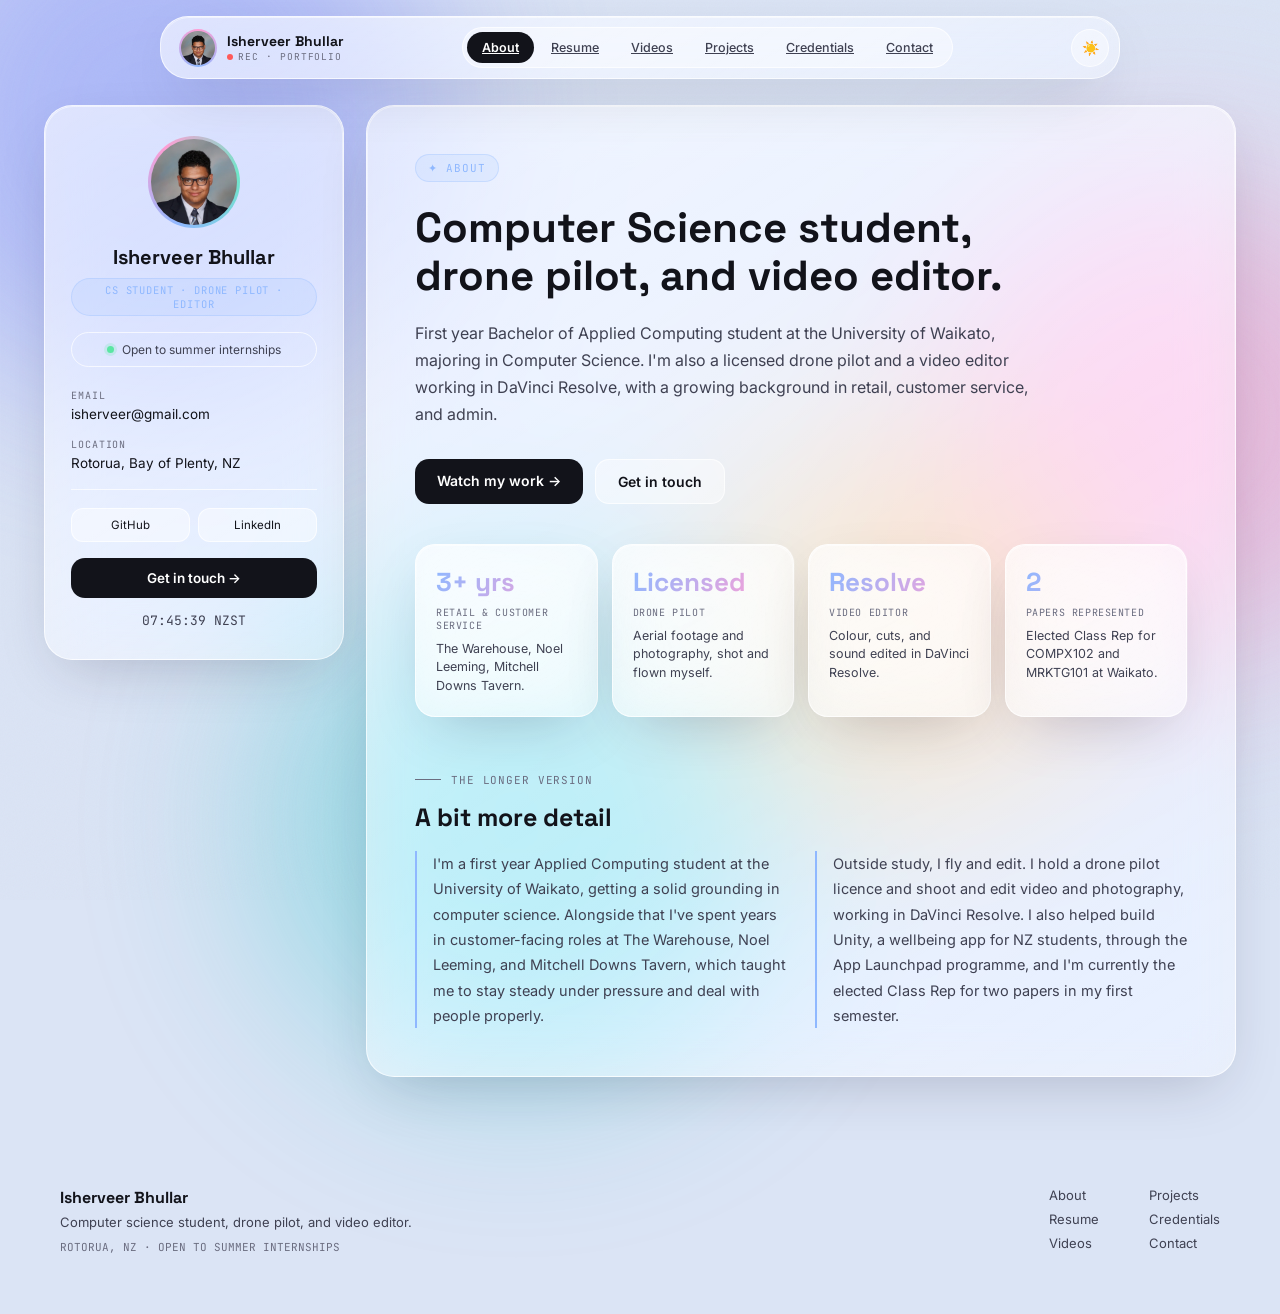
==== commit ead364d6: "Use the profile photo in the topbar ring too, not just the sidebar avatar There are two avatar spots" ====
--- a/index.html
+++ b/index.html
@@ -20,7 +20,7 @@
 
 <div class="topbar glass">
   <div class="brand">
-    <div class="ring"><b>IB</b></div>
+    <div class="ring"><img src="profile.jpg" alt="Isherveer Bhullar" onerror="this.style.display='none'; this.nextElementSibling.style.display='flex';"><b style="display:none;">IB</b></div>
     <div>
       <div class="name">Isherveer Bhullar</div>
       <div class="rec"><span class="dot"></span>REC · PORTFOLIO</div>
--- a/style.css
+++ b/style.css
@@ -1,7 +1,7 @@
   :root{
     --ink:#f5f6fa;
-    --ink-dim:#b9bcca;
-    --ink-faint:#7d8094;
+    --ink-dim:#ffffff;
+    --ink-faint:#ffffff;
     --accent:#8fb8ff;
     --accent2:#ff9ed4;
     --glass-fill:rgba(255,255,255,0.09);
@@ -69,6 +69,9 @@
     padding:2px;
   }
   .brand .ring b{width:100%; height:100%; border-radius:50%; background:#0a0b10; color:#fff; display:flex; align-items:center; justify-content:center; font-family:'Space Grotesk',sans-serif; font-size:13px; font-weight:700;}
+  /* Same treatment as the sidebar avatar: the photo fills the gradient ring,
+     and the <b> initials stay as the fallback if it ever fails to load. */
+  .brand .ring img{width:100%; height:100%; border-radius:50%; object-fit:cover; display:block;}
   .brand .name{font-family:'Space Grotesk',sans-serif; font-weight:700; font-size:14px;}
   .rec{display:flex; align-items:center; gap:5px; font-family:'JetBrains Mono',monospace; font-size:9.5px; letter-spacing:.1em; color:var(--ink-faint);}
   .rec .dot{width:6px; height:6px; border-radius:50%; background:#ff5a5a; animation:pulse 1.6s ease-in-out infinite;}
@@ -183,6 +186,7 @@
   .box h4{font-size:16px; font-weight:700; margin-bottom:14px;}
 
   /* video showcase */
+  .video-note{font-size:12.5px; color:var(--ink-faint); margin-bottom:22px; border:1px dashed var(--glass-border); border-radius:12px; padding:12px 16px;}
   .video-grid{display:grid; grid-template-columns:repeat(2,1fr); gap:18px;}
   @media (max-width:700px){ .video-grid{grid-template-columns:1fr;} }
   .v-card{border-radius:18px; overflow:hidden; border:1px solid var(--glass-border); background:var(--glass-fill);}
@@ -200,7 +204,31 @@
   .project-grid{display:grid; grid-template-columns:1fr 1fr; gap:20px;}
   @media (max-width:700px){ .project-grid{grid-template-columns:1fr;} }
   .project-card{background:var(--glass-fill); border:1px solid var(--glass-border); border-radius:18px; padding:24px;}
-  .project-thumb{height:100px; border-radius:12px; margin-bottom:18px; background:linear-gradient(135deg, rgba(143,184,255,0.4), rgba(255,158,212,0.3)); border:1px solid var(--glass-border);}
+  .project-thumb{height:100px; border-radius:12px; margin-bottom:18px; background:linear-gradient(135deg, rgba(143,184,255,0.4), rgba(255,158,212,0.3)); border:1px solid var(--glass-border); overflow:hidden;}
+  /* A thumb may hold a real screenshot; cover keeps the card height uniform
+     whatever the source aspect ratio is, and the gradient above stays as the
+     fallback for cards with no image. */
+  .project-thumb img{width:100%; height:100%; object-fit:cover; object-position:top center; display:block;}
+  /* An app icon is square artwork, not a screenshot: cover would slice a
+     horizontal band out of the middle of the glyph, so contain it over a
+     backdrop picked to match the icon instead. */
+  .project-thumb--icon{background:linear-gradient(135deg,#1f93ab,#134b73);}
+  .project-thumb--icon img{object-fit:contain; object-position:center; padding:8px; box-sizing:border-box;}
+  /* Not every project has a screenshot to show -- a runbook, a CI workflow and
+     a leadership role have nothing to photograph. Those keep a graphic tile,
+     but a distinct one per card, so the page reads as designed rather than as
+     a row of identical empty boxes. */
+  .project-thumb--v1{background:linear-gradient(135deg, rgba(110,231,200,0.45), rgba(143,184,255,0.30));}
+  .project-thumb--v2{background:linear-gradient(135deg, rgba(255,158,212,0.40), rgba(143,184,255,0.28));}
+  .project-thumb--v3{background:linear-gradient(135deg, rgba(143,184,255,0.42), rgba(110,231,200,0.26));}
+  .project-thumb--v4{background:linear-gradient(160deg, rgba(91,230,163,0.38), rgba(255,158,212,0.24));}
+  .project-thumb--v5{background:linear-gradient(120deg, rgba(255,158,212,0.34), rgba(110,231,200,0.30));}
+  .project-thumb--v6{background:linear-gradient(200deg, rgba(143,184,255,0.36), rgba(255,158,212,0.32));}
+  .project-thumb--v7{background:linear-gradient(135deg, rgba(110,231,200,0.30), rgba(143,184,255,0.44));}
+  /* Filtering sets the hidden attribute; make sure nothing overrides the UA
+     default, since these are grid items. */
+  .project-card[hidden]{display:none;}
+  .filter-btn[hidden]{display:none;}
   .project-card h4{font-size:16.5px; font-weight:700; margin-bottom:4px;}
   .project-date{font-family:'JetBrains Mono',monospace; font-size:11px; color:var(--ink-faint); margin-bottom:12px;}
   .project-card p{font-size:13.5px; color:var(--ink-dim); line-height:1.6; margin-bottom:14px;}
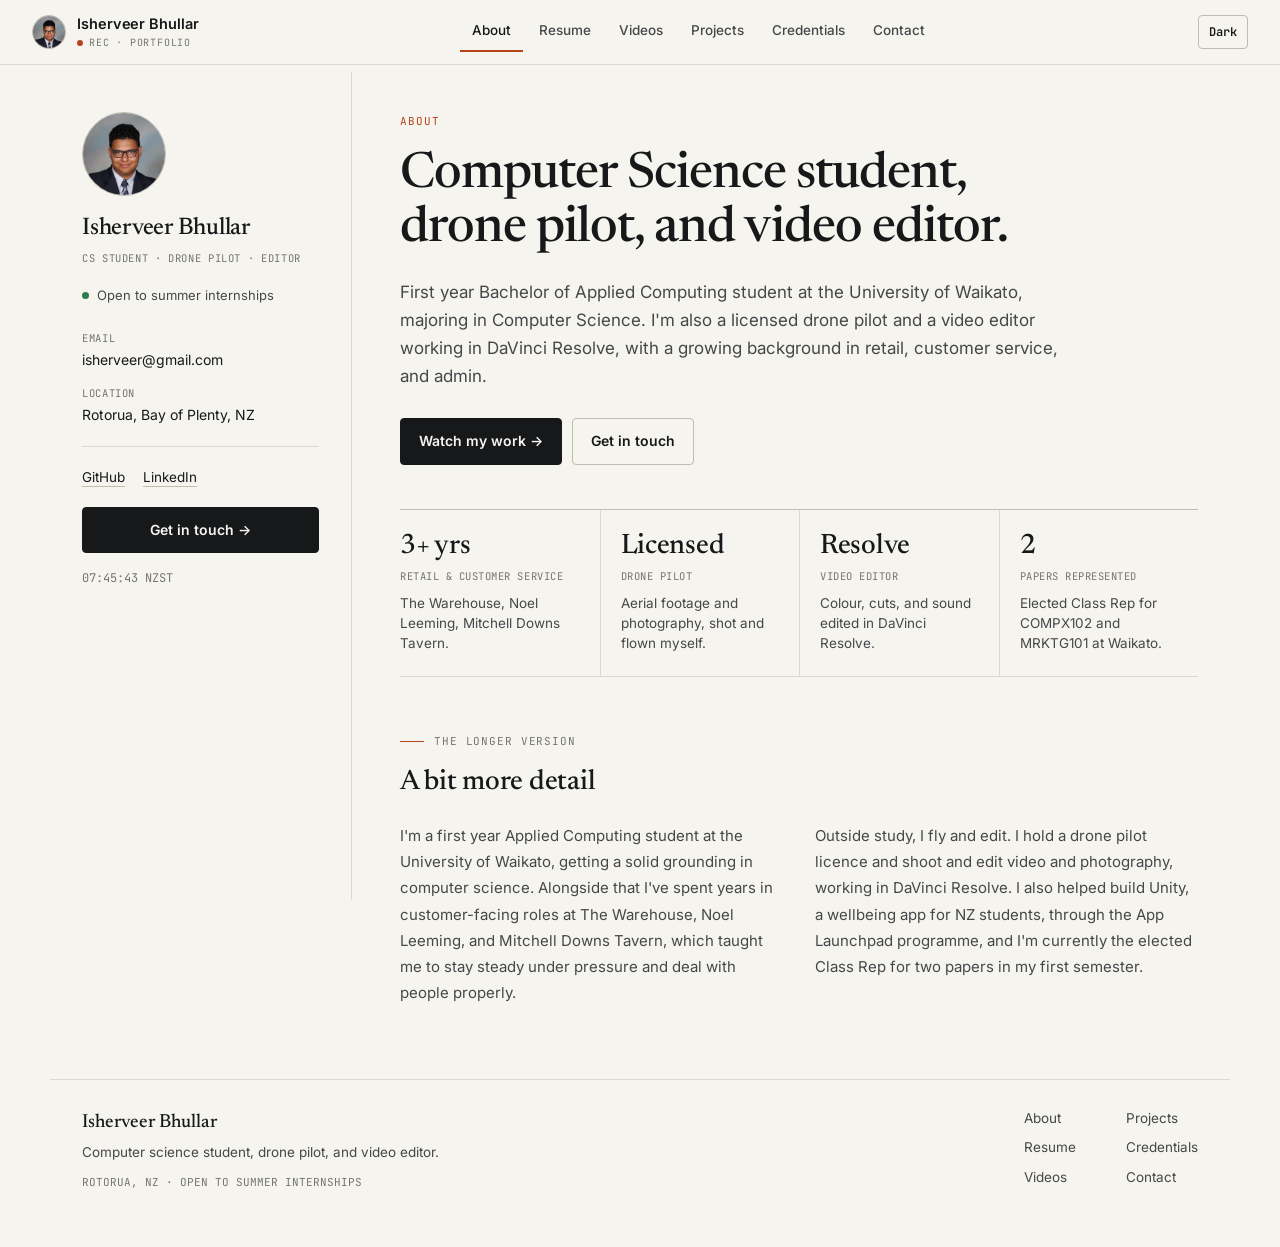
==== commit 7bcbb455: "Redesign: flat editorial layout, serif headings, one accent Replaces the blurred gradient backdrop, " ====
--- a/index.html
+++ b/index.html
@@ -6,8 +6,8 @@
 <title>Isherveer Bhullar | About</title>
 <link rel="preconnect" href="https://fonts.googleapis.com">
 <link rel="preconnect" href="https://fonts.gstatic.com" crossorigin>
-<link href="https://fonts.googleapis.com/css2?family=Space+Grotesk:wght@500;600;700&family=Inter:wght@400;500;600&family=JetBrains+Mono:wght@400;500&display=swap" rel="stylesheet">
-<link rel="stylesheet" href="style.css?v=2">
+<link href="https://fonts.googleapis.com/css2?family=Newsreader:opsz,wght@6..72,400;6..72,500&family=Inter:wght@400;500;600&family=JetBrains+Mono:wght@400;500&display=swap" rel="stylesheet">
+<link rel="stylesheet" href="style.css?v=3">
 <script>try{if(localStorage.getItem('theme')!=='dark')document.documentElement.classList.add('light');}catch(e){}</script>
 </head>
 <body>
@@ -34,7 +34,7 @@
     <a class="nav-btn" href="credentials.html">Credentials</a>
     <a class="nav-btn" href="contact.html">Contact</a>
   </div>
-  <button class="icon-btn" id="themeToggle" onclick="toggleTheme()">🌙</button>
+  <button class="icon-btn" id="themeToggle" onclick="toggleTheme()" aria-label="Switch colour theme">Light</button>
 </div>
 
 <div class="layout">
@@ -62,7 +62,7 @@
 
     <section class="panel active" id="about">
       <div class="card glass">
-        <span class="eyebrow">✦ ABOUT</span>
+        <span class="eyebrow">ABOUT</span>
         <h2 class="headline">Computer Science student,<br>drone pilot, and video editor.</h2>
         <p class="lede">
           First year Bachelor of Applied Computing student at the University of Waikato, majoring in Computer Science.
@@ -137,6 +137,6 @@
   </div>
 </footer>
 
-<script src="script.js?v=2"></script>
+<script src="script.js?v=3"></script>
 </body>
 </html>
--- a/style.css
+++ b/style.css
@@ -1,255 +1,288 @@
-  :root{
-    --ink:#f5f6fa;
-    --ink-dim:#ffffff;
-    --ink-faint:#ffffff;
-    --accent:#8fb8ff;
-    --accent2:#ff9ed4;
-    --glass-fill:rgba(255,255,255,0.09);
-    --glass-fill-strong:rgba(255,255,255,0.16);
-    --glass-border:rgba(255,255,255,0.22);
-    --shadow:0 20px 60px -20px rgba(0,0,0,0.6);
-    --green:#5be6a3;
-  }
-  html.light{
-    --ink:#12131a;
-    --ink-dim:#3f4152;
-    --ink-faint:#6b6d80;
-    --glass-fill:rgba(255,255,255,0.42);
-    --glass-fill-strong:rgba(255,255,255,0.62);
-    --glass-border:rgba(255,255,255,0.7);
-    --shadow:0 20px 60px -20px rgba(30,30,60,0.25);
-  }
-  *{box-sizing:border-box; margin:0; padding:0;}
-  html,body{height:100%;}
-  body{
-    font-family:'Inter',sans-serif; color:var(--ink);
-    background:#05060a; overflow-x:hidden; position:relative; min-height:100vh;
-  }
-  html.light body{background:#dbe4f5;}
-  .display{font-family:'Space Grotesk',sans-serif;}
-  .mono{font-family:'JetBrains Mono',monospace;}
-
-  /* animated gradient backdrop */
-  .blob{position:fixed; border-radius:50%; filter:blur(90px); z-index:0; opacity:.55; mix-blend-mode:screen;}
-  html.light .blob{opacity:.35; mix-blend-mode:normal;}
-  .blob1{width:560px; height:560px; background:#5b6bff; top:-160px; left:-120px; animation:float1 22s ease-in-out infinite;}
-  .blob2{width:480px; height:480px; background:#ff6fb0; top:20%; right:-140px; animation:float2 26s ease-in-out infinite;}
-  .blob3{width:520px; height:520px; background:#20c4c8; bottom:-180px; left:20%; animation:float3 30s ease-in-out infinite;}
-  .blob4{width:380px; height:380px; background:#ffb648; bottom:10%; right:15%; animation:float1 18s ease-in-out infinite reverse;}
-  @keyframes float1{0%,100%{transform:translate(0,0) scale(1);} 50%{transform:translate(60px,40px) scale(1.08);}}
-  @keyframes float2{0%,100%{transform:translate(0,0) scale(1);} 50%{transform:translate(-50px,60px) scale(0.95);}}
-  @keyframes float3{0%,100%{transform:translate(0,0) scale(1);} 50%{transform:translate(40px,-50px) scale(1.05);}}
-
-  .grain{position:fixed; inset:0; z-index:1; pointer-events:none; opacity:.035;
-    background-image:url("data:image/svg+xml,%3Csvg xmlns='http://www.w3.org/2000/svg' width='120' height='120'%3E%3Cfilter id='n'%3E%3CfeTurbulence type='fractalNoise' baseFrequency='0.9' numOctaves='2' stitchTiles='stitch'/%3E%3C/filter%3E%3Crect width='100%25' height='100%25' filter='url(%23n)'/%3E%3C/svg%3E");}
-
-  /* glass base */
-  .glass{
-    position:relative; background:linear-gradient(150deg, var(--glass-fill-strong), var(--glass-fill));
-    backdrop-filter:blur(26px) saturate(160%); -webkit-backdrop-filter:blur(26px) saturate(160%);
-    border:1px solid var(--glass-border); border-radius:28px; box-shadow:var(--shadow);
-  }
-  .glass::before{
-    content:""; position:absolute; inset:0; border-radius:inherit; pointer-events:none;
-    background:linear-gradient(180deg, rgba(255,255,255,0.55), rgba(255,255,255,0) 38%);
-    -webkit-mask:linear-gradient(#000,#000) content-box, linear-gradient(#000,#000);
-    padding:1px; -webkit-mask-composite:xor; mask-composite:exclude;
-  }
-
-  /* topbar */
-  .topbar{
-    position:sticky; top:16px; z-index:50; margin:16px auto 0; max-width:960px;
-    display:flex; align-items:center; justify-content:space-between; gap:14px;
-    padding:10px 10px 10px 18px; flex-wrap:wrap;
-  }
-  .brand{display:flex; align-items:center; gap:10px;}
-  .brand .ring{
-    width:38px; height:38px; border-radius:50%; display:flex; align-items:center; justify-content:center;
-    background:conic-gradient(from 180deg, var(--accent), var(--accent2), var(--accent));
-    padding:2px;
-  }
-  .brand .ring b{width:100%; height:100%; border-radius:50%; background:#0a0b10; color:#fff; display:flex; align-items:center; justify-content:center; font-family:'Space Grotesk',sans-serif; font-size:13px; font-weight:700;}
-  /* Same treatment as the sidebar avatar: the photo fills the gradient ring,
-     and the <b> initials stay as the fallback if it ever fails to load. */
-  .brand .ring img{width:100%; height:100%; border-radius:50%; object-fit:cover; display:block;}
-  .brand .name{font-family:'Space Grotesk',sans-serif; font-weight:700; font-size:14px;}
-  .rec{display:flex; align-items:center; gap:5px; font-family:'JetBrains Mono',monospace; font-size:9.5px; letter-spacing:.1em; color:var(--ink-faint);}
-  .rec .dot{width:6px; height:6px; border-radius:50%; background:#ff5a5a; animation:pulse 1.6s ease-in-out infinite;}
-  @keyframes pulse{0%,100%{opacity:1;} 50%{opacity:.25;}}
-
-  .nav-pill{display:flex; gap:2px; background:var(--glass-fill); border:1px solid var(--glass-border); border-radius:999px; padding:4px; min-width:0; max-width:100%; overflow-x:auto; -webkit-overflow-scrolling:touch; scrollbar-width:none;}
-  .nav-pill::-webkit-scrollbar{display:none;}
-  .nav-btn{border:none; background:transparent; color:var(--ink-dim); padding:8px 15px; border-radius:999px; font-size:12.5px; font-weight:500; cursor:pointer; font-family:'Inter',sans-serif; white-space:nowrap; flex:0 0 auto;}
-  .nav-btn.active{background:var(--ink); color:#05060a; font-weight:600;}
-  html.light .nav-btn.active{background:#12131a; color:#fff;}
-  .nav-btn:not(.active):hover{color:var(--ink);}
-
-  .icon-btn{width:38px; height:38px; border-radius:50%; border:1px solid var(--glass-border); background:var(--glass-fill); color:var(--ink); display:flex; align-items:center; justify-content:center; cursor:pointer; font-size:14px; flex:0 0 auto;}
-
-  @media (max-width:640px){
-    .topbar{padding:8px 8px 8px 14px; gap:8px; margin:12px 10px 0; max-width:calc(100% - 20px);}
-    .rec{display:none;}
-    .nav-btn{padding:7px 11px; font-size:11.5px;}
-    .brand .name{font-size:13px;}
-  }
-
-  /* layout */
-  .layout{position:relative; z-index:5; display:grid; grid-template-columns:300px 1fr; gap:22px; max-width:1240px; margin:0 auto; padding:26px 24px 80px; align-items:start;}
-  @media (max-width:900px){ .layout{grid-template-columns:1fr; padding:20px 16px 60px;} }
-
-  .sidebar{position:sticky; top:96px; padding:30px 26px;}
-  .avatar-wrap{display:flex; justify-content:center; margin-bottom:16px;}
-  .avatar{
-    width:92px; height:92px; border-radius:50%; padding:3px;
-    background:conic-gradient(from 200deg, var(--accent), var(--accent2), #6ee7c8, var(--accent));
-  }
-  .avatar b{width:100%; height:100%; border-radius:50%; background:#11121a; display:flex; align-items:center; justify-content:center; font-family:'Space Grotesk',sans-serif; font-weight:700; font-size:26px; color:#fff;}
-  .avatar img{width:100%; height:100%; border-radius:50%; object-fit:cover; display:block;}
-  .sidebar h1{text-align:center; font-family:'Space Grotesk',sans-serif; font-size:20px; font-weight:700;}
-  .role-chip{display:block; text-align:center; width:fit-content; margin:8px auto 16px; font-family:'JetBrains Mono',monospace; font-size:10.5px; letter-spacing:.08em; color:var(--accent); background:rgba(143,184,255,0.14); border:1px solid rgba(143,184,255,0.3); padding:4px 10px; border-radius:999px;}
-  .status{display:flex; align-items:center; justify-content:center; gap:8px; font-size:12px; color:var(--ink-dim); border:1px solid var(--glass-border); border-radius:999px; padding:9px; margin-bottom:22px;}
-  .status .dot{width:7px;height:7px;border-radius:50%; background:var(--green); box-shadow:0 0 0 3px rgba(91,230,163,0.2);}
-
-  .info{margin-bottom:16px;}
-  .info-label{font-family:'JetBrains Mono',monospace; font-size:10px; letter-spacing:.09em; text-transform:uppercase; color:var(--ink-faint); margin-bottom:4px;}
-  .info-value{font-size:13.5px;}
-  hr.sep{border:none; border-top:1px solid var(--glass-border); margin:18px 0;}
-
-  .socials{display:flex; gap:8px; margin-bottom:16px;}
-  .social-btn{flex:1; text-align:center; padding:9px 0; border-radius:12px; border:1px solid var(--glass-border); background:var(--glass-fill); color:var(--ink); font-size:11.5px; text-decoration:none;}
-  .social-btn:hover{background:var(--glass-fill-strong);}
-  .cta{display:block; text-align:center; padding:12px; border-radius:14px; background:var(--ink); color:#05060a; font-weight:600; font-size:13.5px; text-decoration:none;}
-  html.light .cta{background:#12131a; color:#fff;}
-  .clock{text-align:center; font-family:'JetBrains Mono',monospace; font-size:13px; color:var(--ink-dim); margin-top:14px;}
-
-  /* main */
-  .panel{display:none;}
-  .panel.active{display:block; animation:rise .35s ease;}
-  @keyframes rise{from{opacity:0; transform:translateY(10px);} to{opacity:1; transform:translateY(0);}}
-  .card{padding:48px;}
-  @media (max-width:600px){ .card{padding:26px;} }
-  .eyebrow{display:inline-flex; align-items:center; gap:7px; font-family:'JetBrains Mono',monospace; font-size:11px; letter-spacing:.09em; color:var(--accent); background:rgba(143,184,255,0.13); border:1px solid rgba(143,184,255,0.3); padding:6px 12px; border-radius:999px; margin-bottom:22px;}
-  h2.headline{font-family:'Space Grotesk',sans-serif; font-size:42px; line-height:1.14; font-weight:700; margin-bottom:20px;}
-  @media (max-width:600px){ h2.headline{font-size:29px;} }
-  .lede{font-size:16px; line-height:1.7; color:var(--ink-dim); max-width:620px; margin-bottom:30px;}
-  .btn-row{display:flex; gap:12px; flex-wrap:wrap; margin-bottom:40px;}
-  .btn-p{background:var(--ink); color:#05060a; padding:13px 22px; border-radius:14px; font-weight:600; font-size:14px; text-decoration:none;}
-  html.light .btn-p{background:#12131a; color:#fff;}
-  .btn-s{border:1px solid var(--glass-border); background:var(--glass-fill); color:var(--ink); padding:13px 22px; border-radius:14px; font-weight:600; font-size:14px; text-decoration:none;}
-
-  .stat-grid{display:grid; grid-template-columns:repeat(4,1fr); gap:14px; margin-bottom:10px;}
-  @media (max-width:800px){ .stat-grid{grid-template-columns:repeat(2,1fr);} }
-  @media (max-width:460px){ .stat-grid{grid-template-columns:1fr;} }
-  .stat{padding:20px; border-radius:20px;}
-  .stat .num{font-family:'Space Grotesk',sans-serif; font-size:26px; font-weight:700; background:linear-gradient(120deg,var(--accent),var(--accent2)); -webkit-background-clip:text; background-clip:text; color:transparent;}
-  .stat .label{font-family:'JetBrains Mono',monospace; font-size:10px; letter-spacing:.06em; text-transform:uppercase; color:var(--ink-faint); margin:7px 0 8px;}
-  .stat .desc{font-size:12.5px; color:var(--ink-dim); line-height:1.5;}
-
-  .section-tag{display:flex; align-items:center; gap:10px; font-family:'JetBrains Mono',monospace; font-size:11px; letter-spacing:.08em; text-transform:uppercase; color:var(--ink-faint); margin:56px 0 14px;}
-  .section-tag .rule{width:26px; height:1px; background:var(--ink-faint);}
-  h3.sub{font-family:'Space Grotesk',sans-serif; font-size:25px; font-weight:700; margin-bottom:18px;}
-  .two-col{display:grid; grid-template-columns:1fr 1fr; gap:28px;}
-  @media (max-width:700px){ .two-col{grid-template-columns:1fr;} }
-  .two-col p{font-size:14.5px; line-height:1.75; color:var(--ink-dim); border-left:2px solid var(--accent); padding-left:16px;}
-
-  /* timeline */
-  .t-item{border-bottom:1px solid var(--glass-border); padding:18px 0;}
-  .t-item:last-child{border-bottom:none;}
-  .t-top{display:flex; justify-content:space-between; gap:12px; flex-wrap:wrap; margin-bottom:6px;}
-  .t-role{font-weight:600; font-size:15.5px;}
-  .t-org{color:var(--ink-dim); font-size:13px; margin-top:2px;}
-  .t-date{font-family:'JetBrains Mono',monospace; font-size:11px; color:var(--accent); background:rgba(143,184,255,0.13); padding:4px 10px; border-radius:999px; white-space:nowrap; height:fit-content;}
-  .t-desc{font-size:13.5px; color:var(--ink-dim); line-height:1.6; margin-top:4px;}
-  .chip-row{display:flex; gap:8px; flex-wrap:wrap; margin-top:10px;}
-  .chip{font-family:'JetBrains Mono',monospace; font-size:11px; padding:4px 10px; border-radius:999px; border:1px solid var(--glass-border); color:var(--ink-dim);}
-
-  .check-list{display:flex; flex-direction:column; gap:14px;}
-  .check-item{display:flex; justify-content:space-between; flex-wrap:wrap; gap:6px 14px; padding-bottom:14px; border-bottom:1px solid var(--glass-border);}
-  .check-item:last-child{border:none; padding-bottom:0;}
-  .check-left{display:flex; gap:10px;}
-  .check-mark{color:var(--green); font-size:15px;}
-  .check-title{font-weight:600; font-size:14.5px;}
-  .check-sub{font-size:12.5px; color:var(--ink-dim); margin-top:2px;}
-  .check-years{font-family:'JetBrains Mono',monospace; font-size:12px; color:var(--ink-faint); white-space:nowrap;}
-
-  .tag-cloud{display:flex; flex-wrap:wrap; gap:10px;}
-  .tag-cloud span{font-family:'JetBrains Mono',monospace; font-size:12.5px; padding:8px 14px; border-radius:12px; background:var(--glass-fill); border:1px solid var(--glass-border); color:var(--ink-dim);}
-
-  .lang-row{margin-bottom:16px;}
-  .lang-top{display:flex; justify-content:space-between; font-size:13.5px; margin-bottom:6px;}
-  .bar-track{height:5px; border-radius:99px; background:var(--glass-fill);}
-  .bar-fill{height:100%; background:linear-gradient(90deg,var(--accent),var(--accent2)); border-radius:99px;}
-
-  .grid-2{display:grid; grid-template-columns:1fr 1fr; gap:20px;}
-  @media (max-width:700px){ .grid-2{grid-template-columns:1fr;} }
-  .box{background:var(--glass-fill); border:1px solid var(--glass-border); border-radius:18px; padding:24px;}
-  .box h4{font-size:16px; font-weight:700; margin-bottom:14px;}
-
-  /* video showcase */
-  .video-note{font-size:12.5px; color:var(--ink-faint); margin-bottom:22px; border:1px dashed var(--glass-border); border-radius:12px; padding:12px 16px;}
-  .video-grid{display:grid; grid-template-columns:repeat(2,1fr); gap:18px;}
-  @media (max-width:700px){ .video-grid{grid-template-columns:1fr;} }
-  .v-card{border-radius:18px; overflow:hidden; border:1px solid var(--glass-border); background:var(--glass-fill);}
-  .v-embed{position:relative; width:100%; aspect-ratio:16/9; background:#000;}
-  .v-embed iframe{position:absolute; inset:0; width:100%; height:100%; border:0;}
-  .v-body{padding:14px 16px 16px;}
-  .v-title{font-weight:600; font-size:13.5px; margin-bottom:4px;}
-  .v-tool{font-family:'JetBrains Mono',monospace; font-size:10.5px; color:var(--ink-faint);}
-
-  /* projects */
-  .filter-row{display:flex; gap:8px; flex-wrap:wrap; margin-bottom:30px;}
-  .filter-btn{border:1px solid var(--glass-border); background:var(--glass-fill); color:var(--ink-dim); padding:7px 14px; border-radius:999px; font-size:12.5px; cursor:pointer; font-family:'Inter',sans-serif;}
-  .filter-btn.active{background:var(--ink); color:#05060a; font-weight:600;}
-  html.light .filter-btn.active{background:#12131a; color:#fff;}
-  .project-grid{display:grid; grid-template-columns:1fr 1fr; gap:20px;}
-  @media (max-width:700px){ .project-grid{grid-template-columns:1fr;} }
-  .project-card{background:var(--glass-fill); border:1px solid var(--glass-border); border-radius:18px; padding:24px;}
-  .project-thumb{height:100px; border-radius:12px; margin-bottom:18px; background:linear-gradient(135deg, rgba(143,184,255,0.4), rgba(255,158,212,0.3)); border:1px solid var(--glass-border); overflow:hidden;}
-  /* A thumb may hold a real screenshot; cover keeps the card height uniform
-     whatever the source aspect ratio is, and the gradient above stays as the
-     fallback for cards with no image. */
-  .project-thumb img{width:100%; height:100%; object-fit:cover; object-position:top center; display:block;}
-  /* An app icon is square artwork, not a screenshot: cover would slice a
-     horizontal band out of the middle of the glyph, so contain it over a
-     backdrop picked to match the icon instead. */
-  .project-thumb--icon{background:linear-gradient(135deg,#1f93ab,#134b73);}
-  .project-thumb--icon img{object-fit:contain; object-position:center; padding:8px; box-sizing:border-box;}
-  /* Not every project has a screenshot to show -- a runbook, a CI workflow and
-     a leadership role have nothing to photograph. Those keep a graphic tile,
-     but a distinct one per card, so the page reads as designed rather than as
-     a row of identical empty boxes. */
-  .project-thumb--v1{background:linear-gradient(135deg, rgba(110,231,200,0.45), rgba(143,184,255,0.30));}
-  .project-thumb--v2{background:linear-gradient(135deg, rgba(255,158,212,0.40), rgba(143,184,255,0.28));}
-  .project-thumb--v3{background:linear-gradient(135deg, rgba(143,184,255,0.42), rgba(110,231,200,0.26));}
-  .project-thumb--v4{background:linear-gradient(160deg, rgba(91,230,163,0.38), rgba(255,158,212,0.24));}
-  .project-thumb--v5{background:linear-gradient(120deg, rgba(255,158,212,0.34), rgba(110,231,200,0.30));}
-  .project-thumb--v6{background:linear-gradient(200deg, rgba(143,184,255,0.36), rgba(255,158,212,0.32));}
-  .project-thumb--v7{background:linear-gradient(135deg, rgba(110,231,200,0.30), rgba(143,184,255,0.44));}
-  /* Filtering sets the hidden attribute; make sure nothing overrides the UA
-     default, since these are grid items. */
-  .project-card[hidden]{display:none;}
-  .filter-btn[hidden]{display:none;}
-  .project-card h4{font-size:16.5px; font-weight:700; margin-bottom:4px;}
-  .project-date{font-family:'JetBrains Mono',monospace; font-size:11px; color:var(--ink-faint); margin-bottom:12px;}
-  .project-card p{font-size:13.5px; color:var(--ink-dim); line-height:1.6; margin-bottom:14px;}
-  .repo-link{font-family:'JetBrains Mono',monospace; font-size:12px; color:var(--accent); text-decoration:none;}
-  .repo-link:hover{text-decoration:underline;}
-
-  /* credentials */
-  .cred-item{display:flex; justify-content:space-between; flex-wrap:wrap; gap:8px 14px; padding:18px 0; border-bottom:1px solid var(--glass-border);}
-  .cred-item:last-child{border:none;}
-  .cred-title{font-weight:600; font-size:15px;}
-  .cred-org{font-size:12.5px; color:var(--ink-dim); margin-top:2px;}
-  .cred-date{font-family:'JetBrains Mono',monospace; font-size:11px; color:var(--ink-faint); white-space:nowrap;}
-
-  /* contact */
-  .contact-cards{display:grid; grid-template-columns:1fr 1fr; gap:14px;}
-  @media (max-width:600px){ .contact-cards{grid-template-columns:1fr;} }
-  .contact-card{background:var(--glass-fill); border:1px solid var(--glass-border); border-radius:16px; padding:18px;}
-  .contact-card .main{font-weight:600; font-size:14.5px;}
-  .contact-card .sub{font-size:12px; color:var(--ink-faint); margin-top:3px;}
-
-  footer{position:relative; z-index:5; max-width:1240px; margin:0 auto; padding:30px 40px 60px; display:flex; justify-content:space-between; flex-wrap:wrap; gap:20px; color:var(--ink-dim); font-size:13px;}
-  footer .fname{color:var(--ink); font-weight:700; font-size:16px; margin-bottom:6px; font-family:'Space Grotesk',sans-serif;}
-  footer .fnote{font-family:'JetBrains Mono',monospace; font-size:11px; color:var(--ink-faint); margin-top:10px;}
-  footer a{color:var(--ink-dim); text-decoration:none;}
+/* ------------------------------------------------------------------------
+   Portfolio stylesheet.
+
+   Plain, editorial, flat: solid paper background, a serif for headings, one
+   accent colour, hairline rules instead of floating cards. Every class the
+   pages (and scripts/sync_projects.py) use is still defined here, so the
+   HTML did not have to change shape.
+
+   Dark is the :root default; script in <head> adds html.light unless the
+   visitor chose dark.
+   ------------------------------------------------------------------------ */
+
+:root{
+  --bg:#111212;
+  --surface:#181919;
+  --surface-2:#202121;
+  --ink:#eceae4;
+  --ink-dim:#b4b2aa;
+  --ink-faint:#85837c;
+  --rule:#2e2f2e;
+  --rule-strong:#454644;
+  --accent:#ff8257;
+  --accent-soft:rgba(255,130,87,0.12);
+  --green:#6fcf8e;
+  --on-ink:#111212;
+
+  /* Older names, still referenced by inline styles in the pages. */
+  --glass-fill:var(--surface);
+  --glass-fill-strong:var(--surface-2);
+  --glass-border:var(--rule);
+  --accent2:var(--accent);
+}
+html.light{
+  --bg:#f6f4ee;
+  --surface:#fbfaf6;
+  --surface-2:#edebe3;
+  --ink:#17181a;
+  --ink-dim:#46474a;
+  --ink-faint:#74756f;
+  --rule:#dcd9cf;
+  --rule-strong:#bfbcb0;
+  --accent:#b8421a;
+  --accent-soft:rgba(184,66,26,0.08);
+  --green:#2c7d4a;
+  --on-ink:#f6f4ee;
+}
+
+*{box-sizing:border-box; margin:0; padding:0;}
+html{-webkit-text-size-adjust:100%;}
+html,body{min-height:100%;}
+body{
+  font-family:'Inter',system-ui,-apple-system,'Segoe UI',sans-serif;
+  color:var(--ink); background:var(--bg);
+  font-size:15px; line-height:1.6; overflow-x:hidden;
+  -webkit-font-smoothing:antialiased;
+}
+a{color:inherit;}
+:focus-visible{outline:2px solid var(--accent); outline-offset:3px;}
+.display{font-family:'Newsreader',Georgia,serif;}
+.mono{font-family:'JetBrains Mono',ui-monospace,Menlo,monospace;}
+
+/* The old decorative backdrop elements are still in the markup; they draw nothing now. */
+.blob,.grain{display:none;}
+
+/* "Glass" panels are plain surfaces now. */
+.glass{background:transparent; border:0; border-radius:0; box-shadow:none;}
+
+/* ---------------------------------------------------------------- top bar */
+
+.topbar{
+  position:sticky; top:0; z-index:50;
+  display:flex; align-items:center; justify-content:space-between; gap:16px; flex-wrap:wrap;
+  padding:12px 32px; background:var(--bg); border-bottom:1px solid var(--rule);
+}
+.brand{display:flex; align-items:center; gap:11px;}
+.brand .ring{width:34px; height:34px; border-radius:50%; overflow:hidden; display:flex; align-items:center; justify-content:center; background:var(--surface-2); border:1px solid var(--rule-strong);}
+.brand .ring b{width:100%; height:100%; display:flex; align-items:center; justify-content:center; font-size:12px; font-weight:600; color:var(--ink);}
+.brand .ring img{width:100%; height:100%; object-fit:cover; display:block;}
+.brand .name{font-weight:600; font-size:14.5px; letter-spacing:-0.005em;}
+.rec{display:flex; align-items:center; gap:6px; font-family:'JetBrains Mono',monospace; font-size:10px; letter-spacing:.08em; color:var(--ink-faint);}
+.rec .dot{width:6px; height:6px; border-radius:50%; background:var(--accent);}
+
+.nav-pill{display:flex; gap:4px; min-width:0; max-width:100%; overflow-x:auto; -webkit-overflow-scrolling:touch; scrollbar-width:none;}
+.nav-pill::-webkit-scrollbar{display:none;}
+.nav-btn{
+  color:var(--ink-dim); padding:8px 12px; font-size:13.5px; font-weight:500; text-decoration:none;
+  white-space:nowrap; flex:0 0 auto; border-bottom:2px solid transparent;
+}
+.nav-btn:hover{color:var(--ink);}
+.nav-btn.active{color:var(--ink); border-bottom-color:var(--accent);}
+
+.icon-btn{
+  min-width:34px; height:34px; padding:0 10px; border-radius:4px; border:1px solid var(--rule-strong); background:transparent;
+  color:var(--ink); display:flex; align-items:center; justify-content:center; cursor:pointer;
+  font:600 12px/1 'JetBrains Mono',monospace; flex:0 0 auto;
+}
+.icon-btn:hover{background:var(--surface-2);}
+
+@media (max-width:640px){
+  .topbar{padding:10px 16px; gap:8px;}
+  .rec{display:none;}
+  .nav-btn{padding:7px 9px; font-size:12.5px;}
+}
+
+/* ---------------------------------------------------------------- layout */
+
+.layout{
+  display:grid; grid-template-columns:270px minmax(0,1fr); gap:0;
+  max-width:1180px; margin:0 auto; padding:0 32px 72px; align-items:start;
+}
+@media (max-width:900px){ .layout{grid-template-columns:1fr; padding:0 16px 56px;} }
+
+.sidebar{position:sticky; top:72px; padding:40px 32px 32px 0; border-right:1px solid var(--rule); min-height:calc(100vh - 72px);}
+@media (max-width:900px){ .sidebar{position:static; min-height:0; border-right:0; border-bottom:1px solid var(--rule); padding:28px 0;} }
+
+.avatar-wrap{margin-bottom:18px;}
+.avatar{width:84px; height:84px; border-radius:50%; overflow:hidden; background:var(--surface-2); border:1px solid var(--rule-strong);}
+.avatar b{width:100%; height:100%; display:flex; align-items:center; justify-content:center; font-weight:600; font-size:24px; color:var(--ink);}
+.avatar img{width:100%; height:100%; object-fit:cover; display:block;}
+.sidebar h1{font-family:'Newsreader',Georgia,serif; font-size:24px; font-weight:500; letter-spacing:-0.01em; line-height:1.2;}
+.role-chip{display:block; margin:8px 0 18px; font-family:'JetBrains Mono',monospace; font-size:10.5px; letter-spacing:.06em; color:var(--ink-faint); line-height:1.6;}
+.status{display:flex; align-items:center; gap:8px; font-size:13px; color:var(--ink-dim); margin-bottom:24px;}
+.status .dot{width:7px; height:7px; border-radius:50%; background:var(--green); flex:none;}
+
+.info{margin-bottom:14px;}
+.info-label{font-family:'JetBrains Mono',monospace; font-size:10.5px; letter-spacing:.06em; text-transform:uppercase; color:var(--ink-faint); margin-bottom:2px;}
+.info-value{font-size:14px; overflow-wrap:anywhere;}
+hr.sep{border:none; border-top:1px solid var(--rule); margin:20px 0;}
+
+.socials{display:flex; gap:18px; margin-bottom:18px;}
+.social-btn{font-size:13.5px; color:var(--ink); text-decoration:underline; text-decoration-color:var(--rule-strong); text-underline-offset:4px;}
+.social-btn:hover{text-decoration-color:var(--accent);}
+.cta,.btn-p{
+  display:inline-block; background:var(--ink); color:var(--on-ink); padding:11px 18px; border-radius:4px;
+  font-weight:600; font-size:14px; text-decoration:none; border:1px solid var(--ink);
+}
+.cta{display:block; text-align:center;}
+.cta:hover,.btn-p:hover{background:var(--accent); border-color:var(--accent); color:#fff;}
+.btn-s{
+  display:inline-block; border:1px solid var(--rule-strong); background:transparent; color:var(--ink);
+  padding:11px 18px; border-radius:4px; font-weight:600; font-size:14px; text-decoration:none;
+}
+.btn-s:hover{border-color:var(--ink);}
+.clock{font-family:'JetBrains Mono',monospace; font-size:12px; color:var(--ink-faint); margin-top:16px; font-variant-numeric:tabular-nums;}
+
+/* ---------------------------------------------------------------- main */
+
+.panel{display:none;}
+.panel.active{display:block;}
+.card{padding:48px 0 0 48px;}
+@media (max-width:900px){ .card{padding:32px 0 0;} }
+
+.eyebrow{display:block; font-family:'JetBrains Mono',monospace; font-size:11px; letter-spacing:.1em; text-transform:uppercase; color:var(--accent); margin-bottom:18px;}
+h2.headline{font-family:'Newsreader',Georgia,serif; font-size:50px; line-height:1.08; font-weight:500; letter-spacing:-0.02em; margin-bottom:22px; text-wrap:balance;}
+@media (max-width:600px){ h2.headline{font-size:34px;} }
+.lede{font-size:17px; line-height:1.65; color:var(--ink-dim); max-width:62ch; margin-bottom:28px;}
+.btn-row{display:flex; gap:10px; flex-wrap:wrap; margin-bottom:44px;}
+
+.stat-grid{display:grid; grid-template-columns:repeat(4,1fr); border-top:1px solid var(--rule-strong); border-bottom:1px solid var(--rule);}
+@media (max-width:800px){ .stat-grid{grid-template-columns:repeat(2,1fr);} }
+@media (max-width:460px){ .stat-grid{grid-template-columns:1fr;} }
+.stat{padding:20px 20px 22px 0; border-radius:0;}
+.stat + .stat{padding-left:20px; border-left:1px solid var(--rule);}
+@media (max-width:800px){
+  .stat:nth-child(odd){padding-left:0; border-left:0;}
+  .stat:nth-child(n+3){border-top:1px solid var(--rule);}
+}
+@media (max-width:460px){ .stat + .stat{padding-left:0; border-left:0; border-top:1px solid var(--rule);} }
+.stat .num{font-family:'Newsreader',Georgia,serif; font-size:28px; font-weight:500; letter-spacing:-0.01em; line-height:1.15; color:var(--ink);}
+.stat .label{font-family:'JetBrains Mono',monospace; font-size:10.5px; letter-spacing:.05em; text-transform:uppercase; color:var(--ink-faint); margin:6px 0 8px;}
+.stat .desc{font-size:13.5px; color:var(--ink-dim); line-height:1.5;}
+
+.section-tag{display:flex; align-items:center; gap:10px; font-family:'JetBrains Mono',monospace; font-size:11px; letter-spacing:.08em; text-transform:uppercase; color:var(--ink-faint); margin:56px 0 10px;}
+.section-tag .rule{width:24px; height:1px; background:var(--accent);}
+h3.sub{font-family:'Newsreader',Georgia,serif; font-size:28px; font-weight:500; letter-spacing:-0.01em; margin-bottom:18px;}
+.two-col{display:grid; grid-template-columns:1fr 1fr; gap:32px;}
+@media (max-width:700px){ .two-col{grid-template-columns:1fr; gap:18px;} }
+.two-col p{font-size:15px; line-height:1.75; color:var(--ink-dim);}
+
+/* ---------------------------------------------------------------- resume */
+
+.t-item{border-bottom:1px solid var(--rule); padding:18px 0;}
+.t-item:last-child{border-bottom:none;}
+.t-top{display:flex; justify-content:space-between; gap:12px; flex-wrap:wrap; margin-bottom:4px;}
+.t-role{font-weight:600; font-size:16px;}
+.t-org{color:var(--ink-dim); font-size:13.5px; margin-top:2px;}
+.t-date{font-family:'JetBrains Mono',monospace; font-size:11.5px; color:var(--ink-faint); white-space:nowrap; height:fit-content; padding-top:3px;}
+.t-desc{font-size:14px; color:var(--ink-dim); line-height:1.65; margin-top:6px; max-width:68ch;}
+.chip-row{display:flex; gap:6px; flex-wrap:wrap; margin-top:10px;}
+.chip{font-family:'JetBrains Mono',monospace; font-size:11px; padding:3px 8px; border-radius:3px; border:1px solid var(--rule); color:var(--ink-dim); text-decoration:none;}
+a.chip:hover{border-color:var(--accent); color:var(--ink);}
+
+.check-list{display:flex; flex-direction:column; gap:14px;}
+.check-item{display:flex; justify-content:space-between; flex-wrap:wrap; gap:6px 14px; padding-bottom:14px; border-bottom:1px solid var(--rule);}
+.check-item:last-child{border:none; padding-bottom:0;}
+.check-left{display:flex; gap:10px;}
+.check-mark{color:var(--green); font-size:15px;}
+.check-title{font-weight:600; font-size:14.5px;}
+.check-sub{font-size:13px; color:var(--ink-dim); margin-top:2px;}
+.check-years{font-family:'JetBrains Mono',monospace; font-size:12px; color:var(--ink-faint); white-space:nowrap;}
+
+.tag-cloud{display:flex; flex-wrap:wrap; gap:8px;}
+.tag-cloud span{font-family:'JetBrains Mono',monospace; font-size:12px; padding:6px 10px; border-radius:3px; border:1px solid var(--rule); color:var(--ink-dim);}
+
+.lang-row{margin-bottom:16px;}
+.lang-top{display:flex; justify-content:space-between; font-size:14px; margin-bottom:6px;}
+.bar-track{height:4px; background:var(--surface-2);}
+.bar-fill{height:100%; background:var(--ink);}
+
+.grid-2{display:grid; grid-template-columns:1fr 1fr; gap:20px;}
+@media (max-width:700px){ .grid-2{grid-template-columns:1fr;} }
+.box{background:var(--surface); border:1px solid var(--rule); border-radius:4px; padding:22px;}
+.box h4{font-size:16px; font-weight:600; margin-bottom:14px;}
+
+/* ---------------------------------------------------------------- videos */
+
+.video-note{font-size:13px; color:var(--ink-faint); margin-bottom:22px; border-left:2px solid var(--rule-strong); padding:2px 0 2px 14px;}
+.video-grid{display:grid; grid-template-columns:repeat(2,1fr); gap:24px 20px;}
+@media (max-width:700px){ .video-grid{grid-template-columns:1fr;} }
+.v-card{border:0; background:transparent;}
+.v-embed{position:relative; width:100%; aspect-ratio:16/9; background:#000; border-radius:4px; overflow:hidden;}
+.v-embed iframe{position:absolute; inset:0; width:100%; height:100%; border:0;}
+.v-body{padding:10px 0 0;}
+.v-title{font-weight:600; font-size:14.5px; margin-bottom:2px;}
+.v-tool{font-family:'JetBrains Mono',monospace; font-size:11px; color:var(--ink-faint);}
+
+/* ---------------------------------------------------------------- projects */
+
+.filter-row{display:flex; gap:6px; flex-wrap:wrap; margin-bottom:28px;}
+.filter-btn{border:1px solid var(--rule-strong); background:transparent; color:var(--ink-dim); padding:6px 12px; border-radius:4px; font-size:13px; cursor:pointer; font-family:inherit;}
+.filter-btn:hover{color:var(--ink); border-color:var(--ink);}
+.filter-btn.active{background:var(--ink); border-color:var(--ink); color:var(--on-ink); font-weight:600;}
+.project-grid{display:grid; grid-template-columns:1fr 1fr; gap:36px 28px;}
+@media (max-width:700px){ .project-grid{grid-template-columns:1fr;} }
+.project-card{border-top:1px solid var(--rule-strong); padding-top:16px;}
+/* A thumb holds a real screenshot where there is one. Cards with nothing to
+   photograph get a quiet hatched tile rather than a coloured gradient. */
+.project-thumb{
+  height:132px; border-radius:4px; margin-bottom:16px; overflow:hidden; border:1px solid var(--rule);
+  background:repeating-linear-gradient(135deg, var(--surface) 0 9px, var(--surface-2) 9px 10px);
+}
+.project-thumb img{width:100%; height:100%; object-fit:cover; object-position:top center; display:block;}
+/* An app icon is square artwork: contain it instead of cropping a band out of it. */
+.project-thumb--icon{background:var(--surface-2);}
+.project-thumb--icon img{object-fit:contain; object-position:center; padding:10px;}
+.project-thumb--v2,.project-thumb--v5{background:repeating-linear-gradient(45deg, var(--surface) 0 9px, var(--surface-2) 9px 10px);}
+.project-thumb--v3,.project-thumb--v6{background:repeating-linear-gradient(90deg, var(--surface) 0 9px, var(--surface-2) 9px 10px);}
+.project-thumb--v4,.project-thumb--v7{background:repeating-linear-gradient(0deg, var(--surface) 0 9px, var(--surface-2) 9px 10px);}
+/* Filtering sets the hidden attribute; these are grid items, so be explicit. */
+.project-card[hidden]{display:none;}
+.filter-btn[hidden]{display:none;}
+.project-card h4{font-size:17px; font-weight:600; margin-bottom:2px; letter-spacing:-0.005em;}
+.project-date{font-family:'JetBrains Mono',monospace; font-size:11px; color:var(--ink-faint); margin-bottom:10px;}
+.project-card p{font-size:14px; color:var(--ink-dim); line-height:1.6; margin-bottom:12px;}
+.repo-link{font-family:'JetBrains Mono',monospace; font-size:12px; color:var(--accent); text-decoration:none; display:inline-block; margin-top:12px;}
+.repo-link:hover{text-decoration:underline; text-underline-offset:3px;}
+
+/* ---------------------------------------------------------------- credentials */
+
+.cred-item{display:flex; justify-content:space-between; flex-wrap:wrap; gap:8px 14px; padding:16px 0; border-bottom:1px solid var(--rule);}
+.cred-item:last-child{border:none;}
+.cred-title{font-weight:600; font-size:15px;}
+.cred-org{font-size:13px; color:var(--ink-dim); margin-top:2px;}
+.cred-date{font-family:'JetBrains Mono',monospace; font-size:11.5px; color:var(--ink-faint); white-space:nowrap;}
+
+/* ---------------------------------------------------------------- contact */
+
+.contact-cards{display:grid; grid-template-columns:1fr 1fr; gap:0 28px;}
+@media (max-width:600px){ .contact-cards{grid-template-columns:1fr;} }
+.contact-card{border-top:1px solid var(--rule); padding:16px 0;}
+.contact-card .main{font-weight:600; font-size:15px; overflow-wrap:anywhere;}
+.contact-card .sub{font-size:12.5px; color:var(--ink-faint); margin-top:3px;}
+
+/* ---------------------------------------------------------------- footer */
+
+footer{
+  max-width:1180px; margin:0 auto; padding:28px 32px 56px; border-top:1px solid var(--rule);
+  display:flex; justify-content:space-between; flex-wrap:wrap; gap:20px; color:var(--ink-dim); font-size:13.5px;
+}
+footer .fname{color:var(--ink); font-family:'Newsreader',Georgia,serif; font-weight:500; font-size:19px; margin-bottom:4px;}
+footer .fnote{font-family:'JetBrains Mono',monospace; font-size:11px; color:var(--ink-faint); margin-top:10px;}
+footer a{color:var(--ink-dim); text-decoration:none;}
+footer a:hover{color:var(--ink); text-decoration:underline; text-underline-offset:3px;}
+@media (max-width:900px){ footer{padding:24px 16px 48px;} }
+
+@media (prefers-reduced-motion:no-preference){
+  .nav-btn,.cta,.btn-p,.btn-s,.filter-btn,.icon-btn{transition:background-color .12s, border-color .12s, color .12s;}
+}
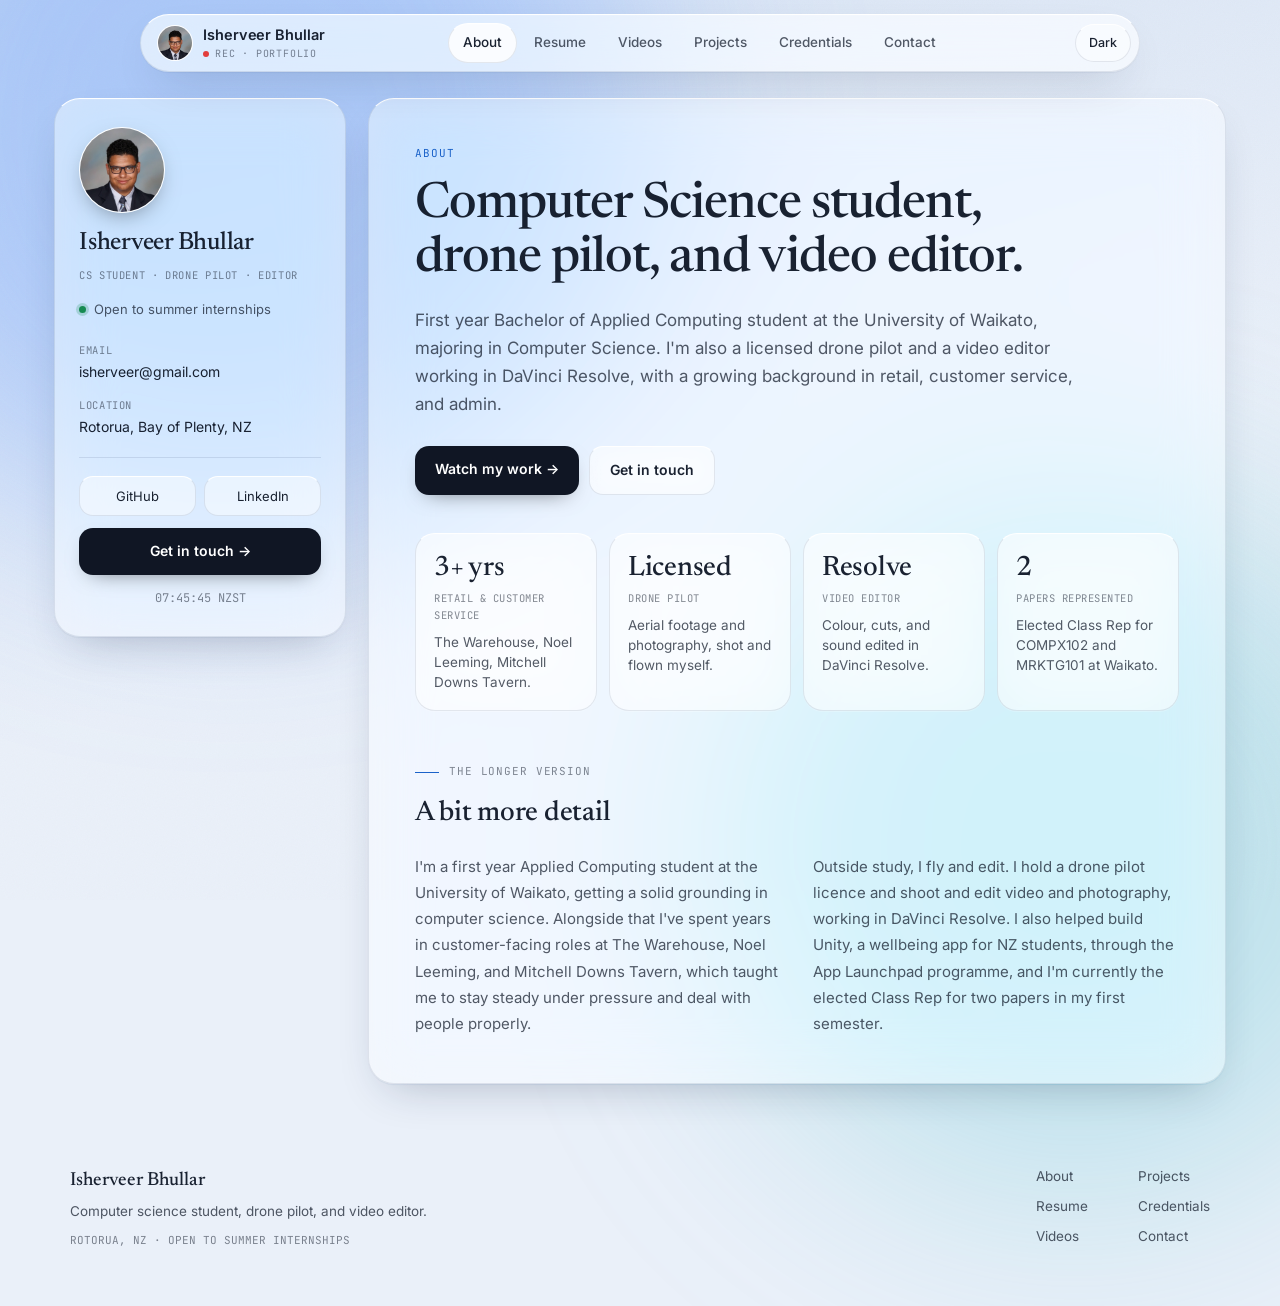
==== commit 18d458ed: "Bring back Liquid Glass; add project images; sync picks up thumbnails - glass panels, bar and contro" ====
--- a/index.html
+++ b/index.html
@@ -7,7 +7,7 @@
 <link rel="preconnect" href="https://fonts.googleapis.com">
 <link rel="preconnect" href="https://fonts.gstatic.com" crossorigin>
 <link href="https://fonts.googleapis.com/css2?family=Newsreader:opsz,wght@6..72,400;6..72,500&family=Inter:wght@400;500;600&family=JetBrains+Mono:wght@400;500&display=swap" rel="stylesheet">
-<link rel="stylesheet" href="style.css?v=3">
+<link rel="stylesheet" href="style.css?v=4">
 <script>try{if(localStorage.getItem('theme')!=='dark')document.documentElement.classList.add('light');}catch(e){}</script>
 </head>
 <body>
--- a/style.css
+++ b/style.css
@@ -1,48 +1,82 @@
 /* ------------------------------------------------------------------------
-   Portfolio stylesheet.
-
-   Plain, editorial, flat: solid paper background, a serif for headings, one
-   accent colour, hairline rules instead of floating cards. Every class the
-   pages (and scripts/sync_projects.py) use is still defined here, so the
-   HTML did not have to change shape.
-
-   Dark is the :root default; script in <head> adds html.light unless the
-   visitor chose dark.
+   Portfolio stylesheet: Liquid Glass.
+
+   The material is used the way it works on a real device: translucent panels
+   that blur and saturate whatever is behind them, with a bright top edge that
+   gives them thickness. Three rules keep it from turning into decoration:
+
+     1. One calm backdrop. Two soft light sources in the same colour family,
+        not a rainbow, so the glass has something to sample without the page
+        shouting.
+     2. Glass is for surfaces (bar, sidebar, panels, controls). Text is always
+        solid ink; nothing is gradient-filled.
+     3. One accent colour.
+
+   Dark is the :root default; a script in <head> adds html.light unless the
+   visitor chose dark. Every class the pages and scripts/sync_projects.py use
+   is defined here.
    ------------------------------------------------------------------------ */
 
 :root{
-  --bg:#111212;
-  --surface:#181919;
-  --surface-2:#202121;
-  --ink:#eceae4;
-  --ink-dim:#b4b2aa;
-  --ink-faint:#85837c;
-  --rule:#2e2f2e;
-  --rule-strong:#454644;
-  --accent:#ff8257;
-  --accent-soft:rgba(255,130,87,0.12);
-  --green:#6fcf8e;
-  --on-ink:#111212;
+  --bg-0:#060a12;
+  --bg-1:#0b1220;
+  --light-a:rgba(64,132,255,0.34);
+  --light-b:rgba(34,170,190,0.22);
+
+  --ink:rgba(255,255,255,0.95);
+  --ink-dim:rgba(255,255,255,0.72);
+  --ink-faint:rgba(255,255,255,0.50);
+
+  --glass:rgba(255,255,255,0.060);
+  --glass-strong:rgba(255,255,255,0.095);
+  --glass-hover:rgba(255,255,255,0.14);
+  --edge:rgba(255,255,255,0.12);
+  --edge-top:rgba(255,255,255,0.30);
+  --rule:rgba(255,255,255,0.10);
+
+  --accent:#8cc4ff;
+  --accent-soft:rgba(140,196,255,0.14);
+  --green:#5fd69a;
+  --rec:#ff5d5d;
+  --solid:rgba(255,255,255,0.94);
+  --on-solid:#0a0f1a;
+
+  --radius:26px;
+  --radius-sm:14px;
+  --blur:28px;
+  --shadow:0 1px 1px rgba(0,0,0,.30), 0 18px 46px -18px rgba(0,0,0,.62);
 
   /* Older names, still referenced by inline styles in the pages. */
-  --glass-fill:var(--surface);
-  --glass-fill-strong:var(--surface-2);
-  --glass-border:var(--rule);
+  --glass-fill:var(--glass);
+  --glass-fill-strong:var(--glass-strong);
+  --glass-border:var(--edge);
   --accent2:var(--accent);
 }
 html.light{
-  --bg:#f6f4ee;
-  --surface:#fbfaf6;
-  --surface-2:#edebe3;
-  --ink:#17181a;
-  --ink-dim:#46474a;
-  --ink-faint:#74756f;
-  --rule:#dcd9cf;
-  --rule-strong:#bfbcb0;
-  --accent:#b8421a;
-  --accent-soft:rgba(184,66,26,0.08);
-  --green:#2c7d4a;
-  --on-ink:#f6f4ee;
+  --bg-0:#d7e3f4;
+  --bg-1:#eaf0f9;
+  --light-a:rgba(90,150,255,0.36);
+  --light-b:rgba(70,190,200,0.26);
+
+  --ink:rgba(12,20,36,0.94);
+  --ink-dim:rgba(12,20,36,0.70);
+  --ink-faint:rgba(12,20,36,0.50);
+
+  --glass:rgba(255,255,255,0.46);
+  --glass-strong:rgba(255,255,255,0.64);
+  --glass-hover:rgba(255,255,255,0.84);
+  --edge:rgba(20,40,80,0.10);
+  --edge-top:rgba(255,255,255,0.95);
+  --rule:rgba(20,40,80,0.11);
+
+  --accent:#1b62c9;
+  --accent-soft:rgba(27,98,201,0.10);
+  --green:#168a52;
+  --rec:#e23d3d;
+  --solid:#101624;
+  --on-solid:#ffffff;
+
+  --shadow:0 1px 1px rgba(20,35,70,.05), 0 18px 46px -20px rgba(20,35,70,.30);
 }
 
 *{box-sizing:border-box; margin:0; padding:0;}
@@ -50,8 +84,8 @@
 html,body{min-height:100%;}
 body{
   font-family:'Inter',system-ui,-apple-system,'Segoe UI',sans-serif;
-  color:var(--ink); background:var(--bg);
-  font-size:15px; line-height:1.6; overflow-x:hidden;
+  color:var(--ink); background:var(--bg-1);
+  font-size:15px; line-height:1.6; overflow-x:hidden; position:relative;
   -webkit-font-smoothing:antialiased;
 }
 a{color:inherit;}
@@ -59,118 +93,152 @@
 .display{font-family:'Newsreader',Georgia,serif;}
 .mono{font-family:'JetBrains Mono',ui-monospace,Menlo,monospace;}
 
-/* The old decorative backdrop elements are still in the markup; they draw nothing now. */
-.blob,.grain{display:none;}
-
-/* "Glass" panels are plain surfaces now. */
-.glass{background:transparent; border:0; border-radius:0; box-shadow:none;}
+/* ---------------------------------------------------------------- backdrop
+   What the glass samples. Two lights, one colour family, drifting slowly so
+   the refraction is alive; the other two legacy blob elements are unused. */
+body::before{
+  content:""; position:fixed; inset:0; z-index:0; pointer-events:none;
+  background:linear-gradient(165deg, var(--bg-0), var(--bg-1) 60%);
+}
+.blob{position:fixed; border-radius:50%; filter:blur(110px); z-index:0; pointer-events:none;}
+.blob1{width:64vw; height:64vw; max-width:900px; max-height:900px; background:var(--light-a); top:-22vw; left:-14vw; animation:drift-a 46s ease-in-out infinite alternate;}
+.blob3{width:56vw; height:56vw; max-width:820px; max-height:820px; background:var(--light-b); bottom:-24vw; right:-12vw; animation:drift-b 58s ease-in-out infinite alternate;}
+.blob2,.blob4{display:none;}
+@keyframes drift-a{from{transform:translate3d(0,0,0);} to{transform:translate3d(7vw,5vw,0);}}
+@keyframes drift-b{from{transform:translate3d(0,0,0);} to{transform:translate3d(-6vw,-4vw,0);}}
+.grain{position:fixed; inset:0; z-index:1; pointer-events:none; opacity:.03;
+  background-image:url("data:image/svg+xml,%3Csvg xmlns='http://www.w3.org/2000/svg' width='120' height='120'%3E%3Cfilter id='n'%3E%3CfeTurbulence type='fractalNoise' baseFrequency='0.9' numOctaves='2' stitchTiles='stitch'/%3E%3C/filter%3E%3Crect width='100%25' height='100%25' filter='url(%23n)'/%3E%3C/svg%3E");}
+@media (prefers-reduced-motion:reduce){ .blob{animation:none;} }
+
+/* ---------------------------------------------------------------- glass */
+
+.glass, .box, .v-card, .project-card, .contact-card{
+  background:var(--glass);
+  -webkit-backdrop-filter:blur(var(--blur)) saturate(170%);
+  backdrop-filter:blur(var(--blur)) saturate(170%);
+  border:1px solid var(--edge);
+  border-top-color:var(--edge-top);          /* the bright edge is what reads as thickness */
+  border-radius:var(--radius);
+  box-shadow:var(--shadow), inset 0 1px 0 rgba(255,255,255,.08);
+}
+/* Without backdrop-filter, translucency is just low contrast: go opaque. */
+@supports not ((backdrop-filter:blur(1px)) or (-webkit-backdrop-filter:blur(1px))){
+  :root{ --glass:rgba(20,28,46,0.92); --glass-strong:rgba(28,38,60,0.95); --glass-hover:rgba(38,50,78,0.97); }
+  html.light{ --glass:rgba(255,255,255,0.92); --glass-strong:rgba(255,255,255,0.96); --glass-hover:#fff; }
+}
 
 /* ---------------------------------------------------------------- top bar */
 
 .topbar{
-  position:sticky; top:0; z-index:50;
-  display:flex; align-items:center; justify-content:space-between; gap:16px; flex-wrap:wrap;
-  padding:12px 32px; background:var(--bg); border-bottom:1px solid var(--rule);
-}
-.brand{display:flex; align-items:center; gap:11px;}
-.brand .ring{width:34px; height:34px; border-radius:50%; overflow:hidden; display:flex; align-items:center; justify-content:center; background:var(--surface-2); border:1px solid var(--rule-strong);}
+  position:sticky; top:14px; z-index:50; margin:14px auto 0; max-width:1000px; width:calc(100% - 32px);
+  display:flex; align-items:center; justify-content:space-between; gap:14px; flex-wrap:wrap;
+  padding:8px 8px 8px 16px; border-radius:999px;
+  background:var(--glass-strong);
+}
+.brand{display:flex; align-items:center; gap:10px;}
+.brand .ring{width:36px; height:36px; border-radius:50%; overflow:hidden; display:flex; align-items:center; justify-content:center; background:var(--glass-strong); border:1px solid var(--edge-top);}
 .brand .ring b{width:100%; height:100%; display:flex; align-items:center; justify-content:center; font-size:12px; font-weight:600; color:var(--ink);}
 .brand .ring img{width:100%; height:100%; object-fit:cover; display:block;}
 .brand .name{font-weight:600; font-size:14.5px; letter-spacing:-0.005em;}
 .rec{display:flex; align-items:center; gap:6px; font-family:'JetBrains Mono',monospace; font-size:10px; letter-spacing:.08em; color:var(--ink-faint);}
-.rec .dot{width:6px; height:6px; border-radius:50%; background:var(--accent);}
-
-.nav-pill{display:flex; gap:4px; min-width:0; max-width:100%; overflow-x:auto; -webkit-overflow-scrolling:touch; scrollbar-width:none;}
+.rec .dot{width:6px; height:6px; border-radius:50%; background:var(--rec); animation:pulse 1.8s ease-in-out infinite;}
+@keyframes pulse{0%,100%{opacity:1;} 50%{opacity:.3;}}
+@media (prefers-reduced-motion:reduce){ .rec .dot{animation:none;} }
+
+.nav-pill{display:flex; gap:2px; min-width:0; max-width:100%; overflow-x:auto; -webkit-overflow-scrolling:touch; scrollbar-width:none;}
 .nav-pill::-webkit-scrollbar{display:none;}
 .nav-btn{
-  color:var(--ink-dim); padding:8px 12px; font-size:13.5px; font-weight:500; text-decoration:none;
-  white-space:nowrap; flex:0 0 auto; border-bottom:2px solid transparent;
-}
-.nav-btn:hover{color:var(--ink);}
-.nav-btn.active{color:var(--ink); border-bottom-color:var(--accent);}
+  color:var(--ink-dim); padding:8px 14px; border-radius:999px; font-size:13.5px; font-weight:500;
+  text-decoration:none; white-space:nowrap; flex:0 0 auto; border:1px solid transparent;
+}
+.nav-btn:hover{color:var(--ink); background:var(--glass);}
+.nav-btn.active{color:var(--ink); background:var(--glass-hover); border-color:var(--edge); border-top-color:var(--edge-top); box-shadow:inset 0 1px 0 rgba(255,255,255,.10);}
 
 .icon-btn{
-  min-width:34px; height:34px; padding:0 10px; border-radius:4px; border:1px solid var(--rule-strong); background:transparent;
+  min-width:38px; height:38px; padding:0 13px; border-radius:999px;
+  border:1px solid var(--edge); border-top-color:var(--edge-top); background:var(--glass);
   color:var(--ink); display:flex; align-items:center; justify-content:center; cursor:pointer;
-  font:600 12px/1 'JetBrains Mono',monospace; flex:0 0 auto;
-}
-.icon-btn:hover{background:var(--surface-2);}
+  font:500 12.5px/1 'Inter',sans-serif; flex:0 0 auto;
+}
+.icon-btn:hover{background:var(--glass-hover);}
 
 @media (max-width:640px){
-  .topbar{padding:10px 16px; gap:8px;}
+  .topbar{top:10px; margin-top:10px; width:calc(100% - 20px); padding:6px 6px 6px 12px; gap:8px; border-radius:24px;}
   .rec{display:none;}
-  .nav-btn{padding:7px 9px; font-size:12.5px;}
+  .nav-btn{padding:7px 10px; font-size:12.5px;}
 }
 
 /* ---------------------------------------------------------------- layout */
 
 .layout{
-  display:grid; grid-template-columns:270px minmax(0,1fr); gap:0;
-  max-width:1180px; margin:0 auto; padding:0 32px 72px; align-items:start;
-}
-@media (max-width:900px){ .layout{grid-template-columns:1fr; padding:0 16px 56px;} }
-
-.sidebar{position:sticky; top:72px; padding:40px 32px 32px 0; border-right:1px solid var(--rule); min-height:calc(100vh - 72px);}
-@media (max-width:900px){ .sidebar{position:static; min-height:0; border-right:0; border-bottom:1px solid var(--rule); padding:28px 0;} }
-
-.avatar-wrap{margin-bottom:18px;}
-.avatar{width:84px; height:84px; border-radius:50%; overflow:hidden; background:var(--surface-2); border:1px solid var(--rule-strong);}
+  position:relative; z-index:5;
+  display:grid; grid-template-columns:292px minmax(0,1fr); gap:22px;
+  max-width:1220px; margin:0 auto; padding:26px 24px 72px; align-items:start;
+}
+@media (max-width:900px){ .layout{grid-template-columns:1fr; padding:18px 14px 56px;} }
+
+.sidebar{position:sticky; top:92px; padding:28px 24px;}
+@media (max-width:900px){ .sidebar{position:static;} }
+
+.avatar-wrap{margin-bottom:16px;}
+.avatar{width:86px; height:86px; border-radius:50%; overflow:hidden; background:var(--glass-strong); border:1px solid var(--edge-top); box-shadow:0 8px 24px -10px rgba(0,0,0,.5);}
 .avatar b{width:100%; height:100%; display:flex; align-items:center; justify-content:center; font-weight:600; font-size:24px; color:var(--ink);}
 .avatar img{width:100%; height:100%; object-fit:cover; display:block;}
-.sidebar h1{font-family:'Newsreader',Georgia,serif; font-size:24px; font-weight:500; letter-spacing:-0.01em; line-height:1.2;}
-.role-chip{display:block; margin:8px 0 18px; font-family:'JetBrains Mono',monospace; font-size:10.5px; letter-spacing:.06em; color:var(--ink-faint); line-height:1.6;}
-.status{display:flex; align-items:center; gap:8px; font-size:13px; color:var(--ink-dim); margin-bottom:24px;}
-.status .dot{width:7px; height:7px; border-radius:50%; background:var(--green); flex:none;}
+.sidebar h1{font-family:'Newsreader',Georgia,serif; font-size:25px; font-weight:500; letter-spacing:-0.01em; line-height:1.2;}
+.role-chip{display:block; margin:8px 0 16px; font-family:'JetBrains Mono',monospace; font-size:10.5px; letter-spacing:.06em; color:var(--ink-faint); line-height:1.6;}
+.status{display:flex; align-items:center; gap:8px; font-size:13px; color:var(--ink-dim); margin-bottom:22px;}
+.status .dot{width:7px; height:7px; border-radius:50%; background:var(--green); flex:none; box-shadow:0 0 0 3px color-mix(in srgb, var(--green) 22%, transparent);}
 
 .info{margin-bottom:14px;}
 .info-label{font-family:'JetBrains Mono',monospace; font-size:10.5px; letter-spacing:.06em; text-transform:uppercase; color:var(--ink-faint); margin-bottom:2px;}
 .info-value{font-size:14px; overflow-wrap:anywhere;}
-hr.sep{border:none; border-top:1px solid var(--rule); margin:20px 0;}
-
-.socials{display:flex; gap:18px; margin-bottom:18px;}
-.social-btn{font-size:13.5px; color:var(--ink); text-decoration:underline; text-decoration-color:var(--rule-strong); text-underline-offset:4px;}
-.social-btn:hover{text-decoration-color:var(--accent);}
+hr.sep{border:none; border-top:1px solid var(--rule); margin:18px 0;}
+
+.socials{display:flex; gap:8px; margin-bottom:12px;}
+.social-btn{
+  flex:1; text-align:center; padding:9px 0; border-radius:var(--radius-sm); font-size:13px; text-decoration:none; color:var(--ink);
+  background:var(--glass); border:1px solid var(--edge); border-top-color:var(--edge-top);
+}
+.social-btn:hover{background:var(--glass-hover);}
 .cta,.btn-p{
-  display:inline-block; background:var(--ink); color:var(--on-ink); padding:11px 18px; border-radius:4px;
-  font-weight:600; font-size:14px; text-decoration:none; border:1px solid var(--ink);
+  display:inline-block; background:var(--solid); color:var(--on-solid); padding:12px 20px; border-radius:var(--radius-sm);
+  font-weight:600; font-size:14px; text-decoration:none; box-shadow:0 8px 22px -12px rgba(0,0,0,.6);
 }
 .cta{display:block; text-align:center;}
-.cta:hover,.btn-p:hover{background:var(--accent); border-color:var(--accent); color:#fff;}
+.cta:hover,.btn-p:hover{filter:brightness(1.08);}
+html.light .cta:hover, html.light .btn-p:hover{filter:brightness(1.35);}
 .btn-s{
-  display:inline-block; border:1px solid var(--rule-strong); background:transparent; color:var(--ink);
-  padding:11px 18px; border-radius:4px; font-weight:600; font-size:14px; text-decoration:none;
-}
-.btn-s:hover{border-color:var(--ink);}
-.clock{font-family:'JetBrains Mono',monospace; font-size:12px; color:var(--ink-faint); margin-top:16px; font-variant-numeric:tabular-nums;}
+  display:inline-block; padding:12px 20px; border-radius:var(--radius-sm); font-weight:600; font-size:14px; text-decoration:none; color:var(--ink);
+  background:var(--glass); border:1px solid var(--edge); border-top-color:var(--edge-top);
+  -webkit-backdrop-filter:blur(14px) saturate(160%); backdrop-filter:blur(14px) saturate(160%);
+}
+.btn-s:hover{background:var(--glass-hover);}
+.clock{font-family:'JetBrains Mono',monospace; font-size:12px; color:var(--ink-faint); margin-top:14px; text-align:center; font-variant-numeric:tabular-nums;}
 
 /* ---------------------------------------------------------------- main */
 
 .panel{display:none;}
-.panel.active{display:block;}
-.card{padding:48px 0 0 48px;}
-@media (max-width:900px){ .card{padding:32px 0 0;} }
-
-.eyebrow{display:block; font-family:'JetBrains Mono',monospace; font-size:11px; letter-spacing:.1em; text-transform:uppercase; color:var(--accent); margin-bottom:18px;}
-h2.headline{font-family:'Newsreader',Georgia,serif; font-size:50px; line-height:1.08; font-weight:500; letter-spacing:-0.02em; margin-bottom:22px; text-wrap:balance;}
+.panel.active{display:block; animation:rise .3s ease;}
+@keyframes rise{from{opacity:0; transform:translateY(8px);} to{opacity:1; transform:none;}}
+@media (prefers-reduced-motion:reduce){ .panel.active{animation:none;} }
+.card{padding:46px;}
+@media (max-width:600px){ .card{padding:24px 20px;} }
+
+.eyebrow{display:block; font-family:'JetBrains Mono',monospace; font-size:11px; letter-spacing:.1em; text-transform:uppercase; color:var(--accent); margin-bottom:16px;}
+h2.headline{font-family:'Newsreader',Georgia,serif; font-size:50px; line-height:1.08; font-weight:500; letter-spacing:-0.02em; margin-bottom:20px; text-wrap:balance;}
 @media (max-width:600px){ h2.headline{font-size:34px;} }
 .lede{font-size:17px; line-height:1.65; color:var(--ink-dim); max-width:62ch; margin-bottom:28px;}
-.btn-row{display:flex; gap:10px; flex-wrap:wrap; margin-bottom:44px;}
-
-.stat-grid{display:grid; grid-template-columns:repeat(4,1fr); border-top:1px solid var(--rule-strong); border-bottom:1px solid var(--rule);}
+.btn-row{display:flex; gap:10px; flex-wrap:wrap; margin-bottom:38px;}
+
+.stat-grid{display:grid; grid-template-columns:repeat(4,1fr); gap:12px;}
 @media (max-width:800px){ .stat-grid{grid-template-columns:repeat(2,1fr);} }
 @media (max-width:460px){ .stat-grid{grid-template-columns:1fr;} }
-.stat{padding:20px 20px 22px 0; border-radius:0;}
-.stat + .stat{padding-left:20px; border-left:1px solid var(--rule);}
-@media (max-width:800px){
-  .stat:nth-child(odd){padding-left:0; border-left:0;}
-  .stat:nth-child(n+3){border-top:1px solid var(--rule);}
-}
-@media (max-width:460px){ .stat + .stat{padding-left:0; border-left:0; border-top:1px solid var(--rule);} }
+.stat{padding:18px; border-radius:20px; box-shadow:inset 0 1px 0 rgba(255,255,255,.08); background:var(--glass);}
 .stat .num{font-family:'Newsreader',Georgia,serif; font-size:28px; font-weight:500; letter-spacing:-0.01em; line-height:1.15; color:var(--ink);}
 .stat .label{font-family:'JetBrains Mono',monospace; font-size:10.5px; letter-spacing:.05em; text-transform:uppercase; color:var(--ink-faint); margin:6px 0 8px;}
 .stat .desc{font-size:13.5px; color:var(--ink-dim); line-height:1.5;}
 
-.section-tag{display:flex; align-items:center; gap:10px; font-family:'JetBrains Mono',monospace; font-size:11px; letter-spacing:.08em; text-transform:uppercase; color:var(--ink-faint); margin:56px 0 10px;}
+.section-tag{display:flex; align-items:center; gap:10px; font-family:'JetBrains Mono',monospace; font-size:11px; letter-spacing:.08em; text-transform:uppercase; color:var(--ink-faint); margin:52px 0 10px;}
 .section-tag .rule{width:24px; height:1px; background:var(--accent);}
 h3.sub{font-family:'Newsreader',Georgia,serif; font-size:28px; font-weight:500; letter-spacing:-0.01em; margin-bottom:18px;}
 .two-col{display:grid; grid-template-columns:1fr 1fr; gap:32px;}
@@ -187,8 +255,8 @@
 .t-date{font-family:'JetBrains Mono',monospace; font-size:11.5px; color:var(--ink-faint); white-space:nowrap; height:fit-content; padding-top:3px;}
 .t-desc{font-size:14px; color:var(--ink-dim); line-height:1.65; margin-top:6px; max-width:68ch;}
 .chip-row{display:flex; gap:6px; flex-wrap:wrap; margin-top:10px;}
-.chip{font-family:'JetBrains Mono',monospace; font-size:11px; padding:3px 8px; border-radius:3px; border:1px solid var(--rule); color:var(--ink-dim); text-decoration:none;}
-a.chip:hover{border-color:var(--accent); color:var(--ink);}
+.chip{font-family:'JetBrains Mono',monospace; font-size:11px; padding:4px 10px; border-radius:999px; background:var(--glass); border:1px solid var(--edge); color:var(--ink-dim); text-decoration:none;}
+a.chip:hover{background:var(--glass-hover); color:var(--ink);}
 
 .check-list{display:flex; flex-direction:column; gap:14px;}
 .check-item{display:flex; justify-content:space-between; flex-wrap:wrap; gap:6px 14px; padding-bottom:14px; border-bottom:1px solid var(--rule);}
@@ -200,52 +268,56 @@
 .check-years{font-family:'JetBrains Mono',monospace; font-size:12px; color:var(--ink-faint); white-space:nowrap;}
 
 .tag-cloud{display:flex; flex-wrap:wrap; gap:8px;}
-.tag-cloud span{font-family:'JetBrains Mono',monospace; font-size:12px; padding:6px 10px; border-radius:3px; border:1px solid var(--rule); color:var(--ink-dim);}
+.tag-cloud span{font-family:'JetBrains Mono',monospace; font-size:12px; padding:7px 12px; border-radius:999px; background:var(--glass); border:1px solid var(--edge); color:var(--ink-dim);}
 
 .lang-row{margin-bottom:16px;}
 .lang-top{display:flex; justify-content:space-between; font-size:14px; margin-bottom:6px;}
-.bar-track{height:4px; background:var(--surface-2);}
-.bar-fill{height:100%; background:var(--ink);}
-
-.grid-2{display:grid; grid-template-columns:1fr 1fr; gap:20px;}
+.bar-track{height:5px; border-radius:99px; background:var(--glass-strong);}
+.bar-fill{height:100%; border-radius:99px; background:var(--accent);}
+
+.grid-2{display:grid; grid-template-columns:1fr 1fr; gap:18px;}
 @media (max-width:700px){ .grid-2{grid-template-columns:1fr;} }
-.box{background:var(--surface); border:1px solid var(--rule); border-radius:4px; padding:22px;}
+.box{border-radius:20px; padding:22px; box-shadow:inset 0 1px 0 rgba(255,255,255,.08);}
 .box h4{font-size:16px; font-weight:600; margin-bottom:14px;}
 
 /* ---------------------------------------------------------------- videos */
 
-.video-note{font-size:13px; color:var(--ink-faint); margin-bottom:22px; border-left:2px solid var(--rule-strong); padding:2px 0 2px 14px;}
-.video-grid{display:grid; grid-template-columns:repeat(2,1fr); gap:24px 20px;}
+.video-note{font-size:13px; color:var(--ink-faint); margin-bottom:22px; border-left:2px solid var(--accent); padding:2px 0 2px 14px;}
+.video-grid{display:grid; grid-template-columns:repeat(2,1fr); gap:18px;}
 @media (max-width:700px){ .video-grid{grid-template-columns:1fr;} }
-.v-card{border:0; background:transparent;}
-.v-embed{position:relative; width:100%; aspect-ratio:16/9; background:#000; border-radius:4px; overflow:hidden;}
+.v-card{border-radius:20px; overflow:hidden; box-shadow:inset 0 1px 0 rgba(255,255,255,.08);}
+.v-embed{position:relative; width:100%; aspect-ratio:16/9; background:#000;}
 .v-embed iframe{position:absolute; inset:0; width:100%; height:100%; border:0;}
-.v-body{padding:10px 0 0;}
+.v-body{padding:13px 16px 16px;}
 .v-title{font-weight:600; font-size:14.5px; margin-bottom:2px;}
 .v-tool{font-family:'JetBrains Mono',monospace; font-size:11px; color:var(--ink-faint);}
 
 /* ---------------------------------------------------------------- projects */
 
-.filter-row{display:flex; gap:6px; flex-wrap:wrap; margin-bottom:28px;}
-.filter-btn{border:1px solid var(--rule-strong); background:transparent; color:var(--ink-dim); padding:6px 12px; border-radius:4px; font-size:13px; cursor:pointer; font-family:inherit;}
-.filter-btn:hover{color:var(--ink); border-color:var(--ink);}
-.filter-btn.active{background:var(--ink); border-color:var(--ink); color:var(--on-ink); font-weight:600;}
-.project-grid{display:grid; grid-template-columns:1fr 1fr; gap:36px 28px;}
+.filter-row{display:flex; gap:6px; flex-wrap:wrap; margin-bottom:26px;}
+.filter-btn{
+  padding:7px 14px; border-radius:999px; font-size:13px; cursor:pointer; font-family:inherit; color:var(--ink-dim);
+  background:var(--glass); border:1px solid var(--edge); border-top-color:var(--edge-top);
+}
+.filter-btn:hover{color:var(--ink); background:var(--glass-hover);}
+.filter-btn.active{background:var(--solid); border-color:transparent; color:var(--on-solid); font-weight:600;}
+.filter-count{margin-left:6px; opacity:.7; font-variant-numeric:tabular-nums;}
+.project-grid{display:grid; grid-template-columns:1fr 1fr; gap:18px;}
 @media (max-width:700px){ .project-grid{grid-template-columns:1fr;} }
-.project-card{border-top:1px solid var(--rule-strong); padding-top:16px;}
-/* A thumb holds a real screenshot where there is one. Cards with nothing to
-   photograph get a quiet hatched tile rather than a coloured gradient. */
+.project-card{border-radius:22px; padding:14px 14px 20px; box-shadow:inset 0 1px 0 rgba(255,255,255,.08);}
+.project-card > :not(.project-thumb){margin-left:8px; margin-right:8px;}
+/* A thumb holds a real screenshot where there is one. Projects with nothing
+   to photograph (a runbook, a workflow, a role) get a plain frosted tile. */
 .project-thumb{
-  height:132px; border-radius:4px; margin-bottom:16px; overflow:hidden; border:1px solid var(--rule);
-  background:repeating-linear-gradient(135deg, var(--surface) 0 9px, var(--surface-2) 9px 10px);
+  aspect-ratio:16/9; border-radius:13px; margin-bottom:16px; overflow:hidden;
+  background:var(--glass-strong); border:1px solid var(--edge);
 }
 .project-thumb img{width:100%; height:100%; object-fit:cover; object-position:top center; display:block;}
 /* An app icon is square artwork: contain it instead of cropping a band out of it. */
-.project-thumb--icon{background:var(--surface-2);}
-.project-thumb--icon img{object-fit:contain; object-position:center; padding:10px;}
-.project-thumb--v2,.project-thumb--v5{background:repeating-linear-gradient(45deg, var(--surface) 0 9px, var(--surface-2) 9px 10px);}
-.project-thumb--v3,.project-thumb--v6{background:repeating-linear-gradient(90deg, var(--surface) 0 9px, var(--surface-2) 9px 10px);}
-.project-thumb--v4,.project-thumb--v7{background:repeating-linear-gradient(0deg, var(--surface) 0 9px, var(--surface-2) 9px 10px);}
+.project-thumb--icon img{object-fit:contain; object-position:center; padding:14px;}
+/* A phone screenshot: show the top of the screen, centred, on the frosted tile. */
+.project-thumb--tall img{object-fit:contain; object-position:top center; height:230%; }
+.project-thumb:empty{aspect-ratio:auto; height:10px; border-radius:99px; width:44px; margin:6px 0 18px 8px; background:var(--accent-soft); border-color:transparent;}
 /* Filtering sets the hidden attribute; these are grid items, so be explicit. */
 .project-card[hidden]{display:none;}
 .filter-btn[hidden]{display:none;}
@@ -265,24 +337,24 @@
 
 /* ---------------------------------------------------------------- contact */
 
-.contact-cards{display:grid; grid-template-columns:1fr 1fr; gap:0 28px;}
+.contact-cards{display:grid; grid-template-columns:1fr 1fr; gap:12px;}
 @media (max-width:600px){ .contact-cards{grid-template-columns:1fr;} }
-.contact-card{border-top:1px solid var(--rule); padding:16px 0;}
+.contact-card{border-radius:18px; padding:16px 18px; box-shadow:inset 0 1px 0 rgba(255,255,255,.08);}
 .contact-card .main{font-weight:600; font-size:15px; overflow-wrap:anywhere;}
 .contact-card .sub{font-size:12.5px; color:var(--ink-faint); margin-top:3px;}
 
 /* ---------------------------------------------------------------- footer */
 
 footer{
-  max-width:1180px; margin:0 auto; padding:28px 32px 56px; border-top:1px solid var(--rule);
+  position:relative; z-index:5; max-width:1220px; margin:0 auto; padding:10px 40px 56px;
   display:flex; justify-content:space-between; flex-wrap:wrap; gap:20px; color:var(--ink-dim); font-size:13.5px;
 }
 footer .fname{color:var(--ink); font-family:'Newsreader',Georgia,serif; font-weight:500; font-size:19px; margin-bottom:4px;}
 footer .fnote{font-family:'JetBrains Mono',monospace; font-size:11px; color:var(--ink-faint); margin-top:10px;}
 footer a{color:var(--ink-dim); text-decoration:none;}
 footer a:hover{color:var(--ink); text-decoration:underline; text-underline-offset:3px;}
-@media (max-width:900px){ footer{padding:24px 16px 48px;} }
+@media (max-width:900px){ footer{padding:10px 20px 48px;} }
 
 @media (prefers-reduced-motion:no-preference){
-  .nav-btn,.cta,.btn-p,.btn-s,.filter-btn,.icon-btn{transition:background-color .12s, border-color .12s, color .12s;}
-}
+  .nav-btn,.cta,.btn-p,.btn-s,.filter-btn,.icon-btn,.social-btn,.chip{transition:background-color .15s, border-color .15s, color .15s, filter .15s;}
+}
